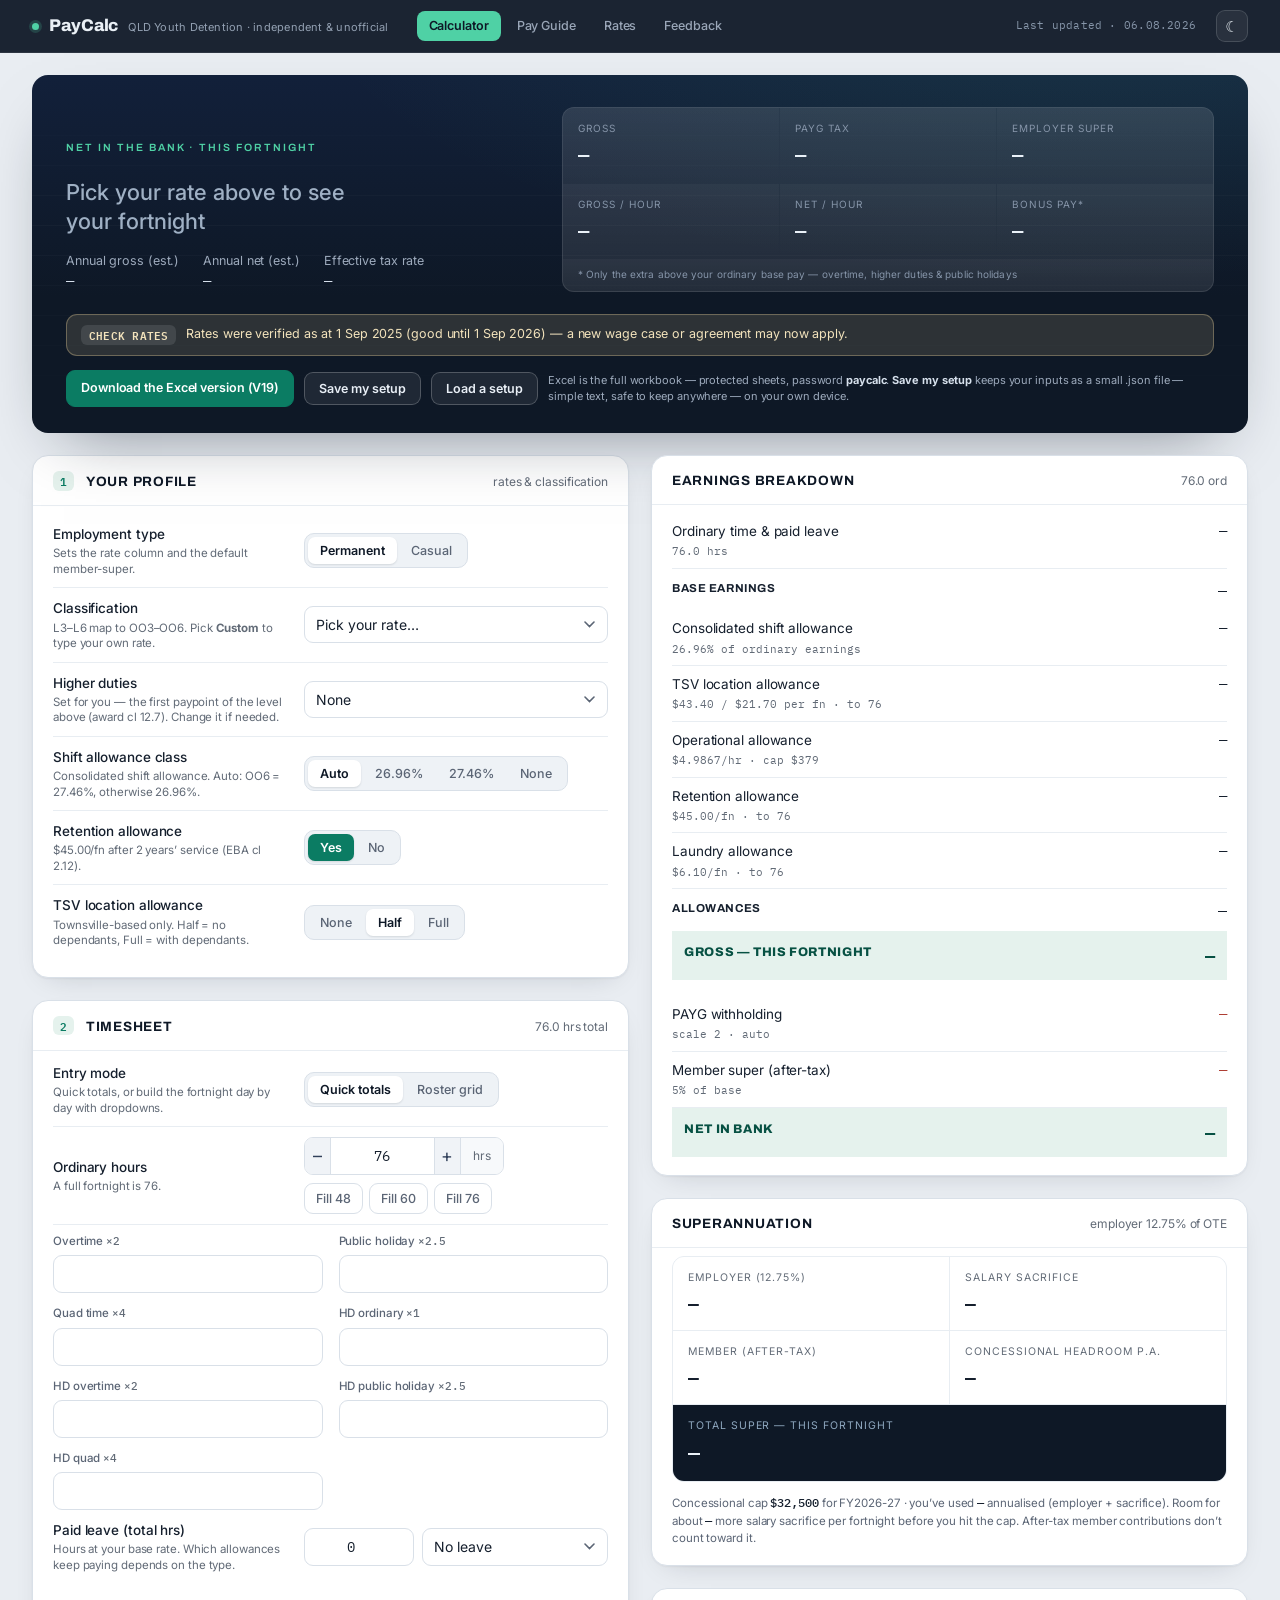
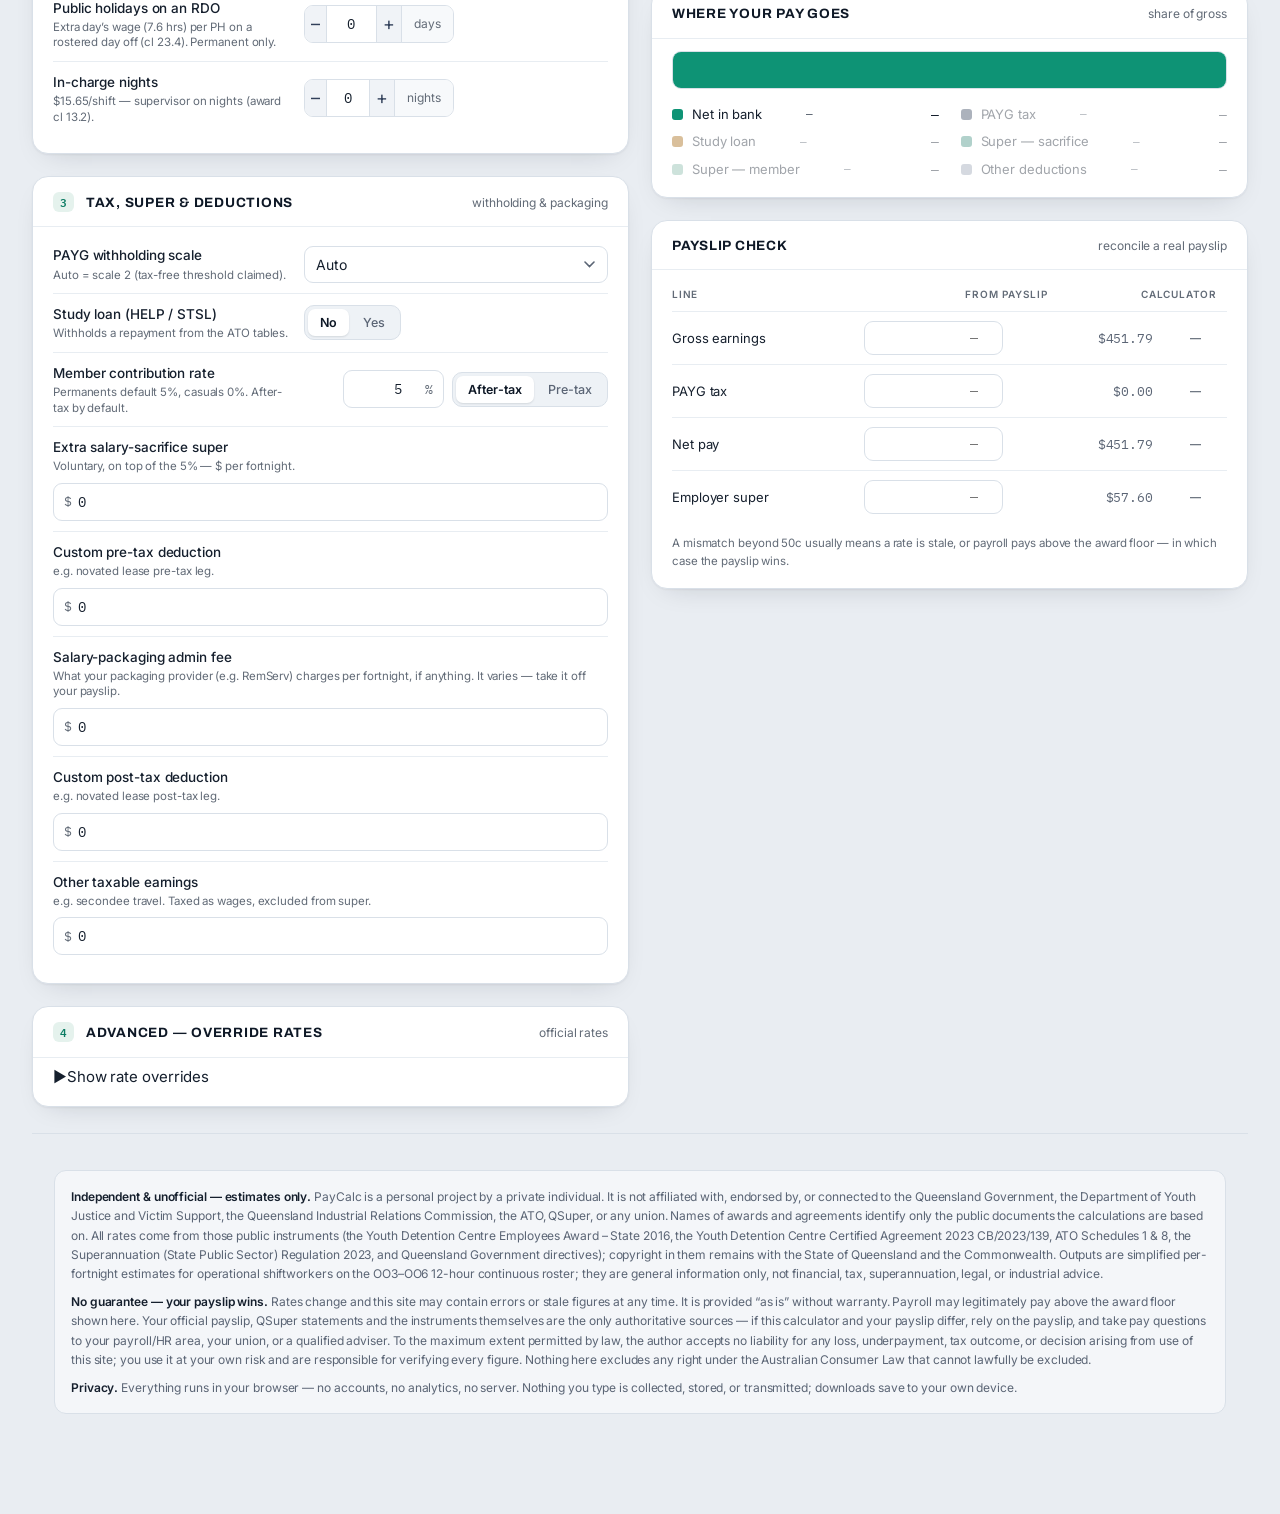
==== index.html @ 19cdf2ed "One-line green strip on phones Phones swap the strip's JS-set sentence for a static short version: "" ====
<!doctype html>
<html lang="en-AU">
<head>
<meta charset="utf-8">
<meta name="viewport" content="width=device-width, initial-scale=1">
<title>PayCalc · QLD Youth Detention pay calculator</title>
<link rel="icon" href="favicon.ico" sizes="32x32">
<link rel="icon" href="assets/favicon.svg" type="image/svg+xml">
<link rel="preconnect" href="https://fonts.googleapis.com">
<link rel="preconnect" href="https://fonts.gstatic.com" crossorigin>
<link href="https://fonts.googleapis.com/css2?family=Archivo:wght@500;600;700;800&family=Inter:wght@400;450;500;600;700&family=IBM+Plex+Mono:wght@400;500;600&display=swap" rel="stylesheet">
<link rel="stylesheet" href="assets/style.css">
<script src="assets/theme.js"></script>
</head>
<body>

<div class="topbar">
  <div class="topbar-in">
    <a class="brand" href="index.html"><span class="dot"></span><b>PayCalc</b><span>QLD Youth Detention · independent &amp; unofficial</span></a>
    <nav class="nav">
      <a href="index.html">Calculator</a><a href="notes.html">Pay Guide</a><a href="rates.html">Rates</a><a href="feedback.html">Feedback</a>
    </nav>
    <span class="nav-date"><span class="nd-lab">Last updated · </span>06.08.2026</span>
  </div>
</div>

<main>
  <section class="hero">
    <div class="hero-grid">
      <div>
        <h1 class="eyebrow">Net in the bank · this fortnight</h1>
        <div class="net-wrap"><div class="net" id="hero-net"></div></div>
        <p class="vh" id="hero-sr" role="status" aria-live="polite"></p>
        <div class="net-sub">
          <div>Annual gross (est.)<b id="hero-yeargross"></b></div>
          <div>Annual net (est.)<b id="hero-year"></b></div>
          <div>Effective tax rate<b id="hero-etr"></b></div>
        </div>
      </div>
      <div class="stat-grid">
        <div class="stat"><div class="k">Gross</div><div class="v" id="s-gross"></div></div>
        <div class="stat"><div class="k">PAYG tax</div><div class="v" id="s-tax"></div></div>
        <div class="stat"><div class="k">Employer super</div><div class="v" id="s-super"></div></div>
        <div class="stat"><div class="k">Gross / hour</div><div class="v" id="s-ghr"></div></div>
        <div class="stat"><div class="k">Net / hour</div><div class="v" id="s-nhr"></div></div>
        <div class="stat"><div class="k">Bonus Pay*</div><div class="v" id="s-extra"></div></div>
        <div class="stat-foot">* Only the extra above your ordinary base pay — overtime, higher duties &amp; public holidays</div>
      </div>
    </div>
    <div class="ribbon ok" id="ribbon"><span class="tag" id="ribbon-tag">Current</span><span id="ribbon-txt"></span><span class="rb-s">Rates <span class="rb-sx">verified · </span>good until 1 Sep 2026</span></div>
    <div class="hero-actions">
      <a class="btn primary" href="PayCalc_V19.xlsx" download>Download<span class="btn-xw"> the</span> Excel<span class="btn-xw"> version (V19)</span></a>
      <button class="btn" id="btn-save" type="button">Save<span class="btn-xw"> my</span> setup</button>
      <button class="btn" id="btn-load" type="button" onclick="document.getElementById('load-file').click()">Load<span class="btn-xw"> a</span> setup</button>
      <input type="file" id="load-file" accept="application/json" style="display:none" aria-label="Load a saved PayCalc setup file">
      <span class="note">Excel is the full workbook — protected sheets, password <b>paycalc</b>. <b>Save my setup</b> keeps your inputs as a small .json file — simple text, safe to keep anywhere — on your own device.</span>
    </div>
  </section>

  <div class="workspace">
    <!-- INPUTS -->
    <div class="col col-inputs">

      <section class="card">
        <div class="card-h"><span class="num">1</span><h2>Your profile</h2><div class="sub">rates &amp; classification</div></div>
        <div class="card-b">
          <div class="row">
            <div class="lab">Employment type<span class="hint">Sets the rate column and the default member-super.</span></div>
            <div class="ctl right"><div class="seg" data-group="empType">
              <button data-v="Permanent">Permanent</button><button data-v="Casual">Casual</button>
            </div></div>
          </div>
          <div class="row">
            <div class="lab">Classification<span class="hint">L3–L6 map to OO3–OO6. Pick <b>Custom</b> to type your own rate.</span></div>
            <div class="ctl"><select id="classCode" data-bind="classCode" aria-label="Classification"></select>
              <span class="rate-chip" id="rate-now"></span>
              <div class="field has-pre" id="customRate-wrap" style="margin-top:8px; display:none">
                <span class="pre">$</span><input class="money" id="customRate" data-bind="customRate" type="number" step="0.0001" min="0" placeholder="hourly rate" aria-label="Custom hourly rate">
              </div>
            </div>
          </div>
          <div class="row">
            <div class="lab">Higher duties<span class="hint">Set for you — the first paypoint of the level above (award cl 12.7). Change it if needed.</span></div>
            <div class="ctl"><select id="hd" data-bind="hd" aria-label="Higher duties classification"></select>
              <span class="rate-chip" id="hdrate-now"></span>
              <div class="field has-pre" id="customHDRate-wrap" style="margin-top:8px; display:none">
                <span class="pre">$</span><input class="money" id="customHDRate" data-bind="customHDRate" type="number" step="0.0001" min="0" placeholder="HD hourly rate" aria-label="Custom higher-duties hourly rate">
              </div>
            </div>
          </div>
          <div class="row">
            <div class="lab">Shift allowance class<span class="hint">Consolidated shift allowance. Auto: OO6 = 27.46%, otherwise 26.96%.</span></div>
            <div class="ctl right"><div class="seg" data-group="shiftClass">
              <button data-v="Auto">Auto</button><button data-v="OO3-OO5 (26.96%)">26.96%</button><button data-v="OO6 (27.46%)">27.46%</button><button data-v="None">None</button>
            </div></div>
          </div>
          <div class="row" id="hdshift-row" style="display:none">
            <div class="lab">Shift class — higher duties<span class="hint">For your HD hours. Auto follows the HD level.</span></div>
            <div class="ctl right"><div class="seg" data-group="shiftClassHD">
              <button data-v="Auto">Auto</button><button data-v="OO3-OO5 (26.96%)">26.96%</button><button data-v="OO6 (27.46%)">27.46%</button><button data-v="None">None</button>
            </div></div>
          </div>
          <div class="row">
            <div class="lab">Retention allowance<span class="hint">$45.00/fn after 2 years’ service (EBA cl 2.12).</span></div>
            <div class="ctl right"><div class="seg" data-group="retention">
              <button data-v="Yes" class="pos">Yes</button><button data-v="No">No</button>
            </div></div>
          </div>
          <div class="row">
            <div class="lab">TSV location allowance<span class="hint">Townsville-based only. Half = no dependants, Full = with dependants.</span></div>
            <div class="ctl right">
              <div class="seg" data-group="tsv">
                <button data-v="None">None</button><button data-v="Half rate">Half</button><button data-v="Full rate">Full</button>
              </div>
              <div class="inline-note info" id="tsv-casual">Not payable to casuals — set to None.</div>
            </div>
          </div>
        </div>
      </section>

      <section class="card">
        <div class="card-h"><span class="num">2</span><h2>Timesheet</h2><div class="sub" id="tsTotals">76.0 hrs total</div></div>
        <div class="card-b">
          <div class="row" style="padding-top:4px">
            <div class="lab">Entry mode<span class="hint">Quick totals, or build the fortnight day by day with dropdowns.</span></div>
            <div class="ctl right"><div class="seg" data-group="tsMode">
              <button data-v="totals">Quick totals</button><button data-v="roster">Roster grid</button>
            </div></div>
          </div>

          <div id="panel-totals">
            <div class="row">
              <div class="lab">Ordinary hours<span class="hint">A full fortnight is 76.</span></div>
              <div class="ctl right"><div style="display:flex; gap:8px; align-items:center; flex-wrap:wrap">
                <div class="stepper" style="max-width:200px">
                  <button type="button" aria-label="Decrease ordinary hours" data-step="ordHours" data-d="-2">–</button>
                  <input class="num" id="ordHours" data-bind="ordHours" type="number" step="0.5" min="0" aria-label="Ordinary hours">
                  <button type="button" aria-label="Increase ordinary hours" data-step="ordHours" data-d="2">+</button>
                  <span class="unit">hrs</span>
                </div>
                <div class="quickfills" id="quickfills" role="group" aria-label="Quick-fill ordinary hours"></div>
              </div></div>
            </div>
            <div class="minigrid">
              <div class="mg"><label for="ot">Overtime <span class="mult">×2</span></label><input class="num" id="ot" data-bind="ot" type="number" step="0.5" min="0"></div>
              <div class="mg"><label for="ph">Public holiday <span class="mult">×2.5</span></label><input class="num" id="ph" data-bind="ph" type="number" step="0.5" min="0"></div>
              <div class="mg"><label for="quad">Quad time <span class="mult">×4</span></label><input class="num" id="quad" data-bind="quad" type="number" step="0.5" min="0"></div>
              <div class="mg"><label for="hdOrd">HD ordinary <span class="mult">×1</span></label><input class="num" id="hdOrd" data-bind="hdOrd" type="number" step="0.5" min="0"></div>
              <div class="mg"><label for="hdOT">HD overtime <span class="mult">×2</span></label><input class="num" id="hdOT" data-bind="hdOT" type="number" step="0.5" min="0"></div>
              <div class="mg"><label for="hdPH">HD public holiday <span class="mult">×2.5</span></label><input class="num" id="hdPH" data-bind="hdPH" type="number" step="0.5" min="0"></div>
              <div class="mg"><label for="hdQuad">HD quad <span class="mult">×4</span></label><input class="num" id="hdQuad" data-bind="hdQuad" type="number" step="0.5" min="0"></div>
            </div>
            <div class="row">
              <div class="lab">Paid leave (total hrs)<span class="hint">Hours at your base rate. Which allowances keep paying depends on the type.</span></div>
              <div class="ctl right">
                <div style="display:grid; grid-template-columns:110px 1fr; gap:8px">
                  <input class="num" id="leaveHrs" data-bind="leaveHrs" type="number" step="0.5" min="0" style="text-align:center" aria-label="Paid leave hours">
                  <select id="leaveType" data-bind="leaveType" aria-label="Paid leave type">
                    <option>No leave</option><option>Sick / carer's</option><option>Annual / recreation</option><option>Long service</option><option>Special</option>
                  </select>
                </div>
              </div>
            </div>
          </div>

          <div id="panel-roster" style="display:none">
            <div id="roster"></div>
            <div class="roster-sum"><span>Base pay from these shifts</span><b id="roster-total">$0.00</b></div>
            <div class="roster-actions">
              <button class="btn ghost" id="roster-clear" type="button">Clear all days</button>
            </div>
            <div class="inline-note info show" style="margin-top:10px">Pick a shift type per day — hours pre-fill and stay editable. Leave days feed the leave rules automatically. The <b>$</b> column is that shift’s <b>base pay only</b>, so it matches an “Ordinary Hrs” line on your payslip; shift allowance, operational, retention and laundry are paid across the whole fortnight and appear in the breakdown instead.</div>
          </div>

          <div class="inline-note warn" id="custom-rate-warn" style="margin-top:10px"><b>Classification</b> is set to <b>Custom</b> in <i>Your profile</i> above but the rate box is empty, so your base pay is coming out as <b>$0.00</b> and the only thing left in the gross is the flat allowances. Type your hourly rate in the box, or pick your classification from the list.</div>

          <div class="inline-note warn" id="hd-none-warn" style="margin-top:10px">You’ve entered <b>higher-duties hours</b> but there’s no higher rate to pay them at — in <i>Your profile</i> above, <b>Higher duties</b> is on <b>None</b>, or on <b>Custom</b> with the rate box left empty. (On an L6 classification it goes to None by itself — there’s no level above to act into.) They’re being paid as ordinary hours at your own rate for now. Pick the level you acted at, or type the rate, to see what they’re really worth.</div>

          <div class="inline-note warn" id="over-fn-warn" style="margin-top:10px">Your ordinary, higher-duties and leave hours add up to <b id="over-fn-hrs">—</b> — more than a full fortnight of 76. If you acted up, those <b>HD hours are usually part of your 76</b>, not on top of them (64 + 12, not 76 + 12). Overtime, public holidays and quad time do sit on top of the 76, so this can be right — worth a check either way.</div>

          <div class="row" style="margin-top:4px">
            <div class="lab">Public holidays on an RDO<span class="hint">Extra day’s wage (7.6 hrs) per PH on a rostered day off (cl 23.4). Permanent only.</span></div>
            <div class="ctl right">
              <div class="stepper" style="max-width:150px">
                <button type="button" aria-label="Decrease public holidays on an RDO" data-step="phRdoDays" data-d="-1">–</button>
                <input class="num" id="phRdoDays" data-bind="phRdoDays" type="number" step="1" min="0" aria-label="Public holidays on an RDO">
                <button type="button" aria-label="Increase public holidays on an RDO" data-step="phRdoDays" data-d="1">+</button>
                <span class="unit">days</span>
              </div>
              <div class="inline-note info" id="phrdo-casual">Casuals aren’t entitled (award cl 23.4).</div>
            </div>
          </div>
          <div class="row">
            <div class="lab">In-charge nights<span class="hint">$15.65/shift — supervisor on nights (award cl 13.2).</span></div>
            <div class="ctl right"><div class="stepper" style="max-width:150px">
              <button type="button" aria-label="Decrease in-charge nights" data-step="inchargeNights" data-d="-1">–</button>
              <input class="num" id="inchargeNights" data-bind="inchargeNights" type="number" step="1" min="0" aria-label="In-charge nights">
              <button type="button" aria-label="Increase in-charge nights" data-step="inchargeNights" data-d="1">+</button>
              <span class="unit">nights</span>
            </div></div>
          </div>
        </div>
      </section>

      <section class="card">
        <div class="card-h"><span class="num">3</span><h2>Tax, super &amp; deductions</h2><div class="sub">withholding &amp; packaging</div></div>
        <div class="card-b">
          <div class="row">
            <div class="lab">PAYG withholding scale<span class="hint">Auto = scale 2 (tax-free threshold claimed).</span></div>
            <div class="ctl"><select id="scale" data-bind="scale" aria-label="PAYG withholding scale">
              <option>Auto</option><option>1 - No tax-free threshold</option><option>2 - Tax-free threshold claimed</option>
              <option>3 - Foreign resident</option><option>5 - Full Medicare levy exemption</option><option>6 - Half Medicare levy exemption</option>
            </select></div>
          </div>
          <div class="row">
            <div class="lab">Study loan (HELP / STSL)<span class="hint">Withholds a repayment from the ATO tables.</span></div>
            <div class="ctl right"><div class="seg" data-group="studyLoan">
              <button data-v="No">No</button><button data-v="Yes">Yes</button>
            </div></div>
          </div>
          <div class="row">
            <div class="lab">Member contribution rate<span class="hint">Permanents default 5%, casuals 0%. After-tax by default.</span></div>
            <div class="ctl right">
              <div style="display:flex; gap:8px; align-items:center; flex-wrap:wrap; justify-content:flex-end">
                <div class="field" style="max-width:110px">
                  <input class="num" id="memberPct" data-bind="memberPct" type="number" step="0.5" min="0" max="100" style="text-align:right; padding-right:26px" aria-label="Member contribution percentage">
                  <span class="pre" style="left:auto; right:11px">%</span>
                </div>
                <div class="seg" data-group="salSac">
                  <button data-v="No — after-tax">After-tax</button><button data-v="Yes — pre-tax">Pre-tax</button>
                </div>
              </div>
              <div class="ctl-note" id="mem-prev"></div>
            </div>
          </div>
          <div class="row stack">
            <div class="lab">Extra salary-sacrifice super<span class="hint">Voluntary, on top of the 5% — $ per fortnight.</span></div>
            <div class="ctl"><div class="field has-pre"><span class="pre">$</span><input class="money" id="extraSalSac" data-bind="extraSalSac" type="number" step="1" min="0" aria-label="Extra salary-sacrifice super, dollars per fortnight"></div></div>
          </div>
          <div class="row stack">
            <div class="lab">Custom pre-tax deduction<span class="hint">e.g. novated lease pre-tax leg.</span></div>
            <div class="ctl"><div class="field has-pre"><span class="pre">$</span><input class="money" id="customPreTax" data-bind="customPreTax" type="number" step="1" min="0" aria-label="Other pre-tax deduction, dollars per fortnight"></div></div>
          </div>
          <div class="row stack">
            <div class="lab">Salary-packaging admin fee<span class="hint">What your packaging provider (e.g. RemServ) charges per fortnight, if anything. It varies — take it off your payslip.</span></div>
            <div class="ctl"><div class="field has-pre"><span class="pre">$</span><input class="money" id="adminFee" data-bind="adminFee" type="number" step="0.05" min="0" aria-label="Fund administration fee, dollars per fortnight"></div></div>
          </div>
          <div class="row stack">
            <div class="lab">Custom post-tax deduction<span class="hint">e.g. novated lease post-tax leg.</span></div>
            <div class="ctl"><div class="field has-pre"><span class="pre">$</span><input class="money" id="customPostTax" data-bind="customPostTax" type="number" step="1" min="0" aria-label="Other post-tax deduction, dollars per fortnight"></div></div>
          </div>
          <div class="row stack">
            <div class="lab">Other taxable earnings<span class="hint">e.g. secondee travel. Taxed as wages, excluded from super.</span></div>
            <div class="ctl"><div class="field has-pre"><span class="pre">$</span><input class="money" id="otherTaxable" data-bind="otherTaxable" type="number" step="1" min="0" aria-label="Other taxable earnings, dollars per fortnight"></div></div>
          </div>
        </div>
      </section>

      <section class="card">
        <div class="card-h"><span class="num">4</span><h2>Advanced — override rates</h2><div class="sub" id="adv-status">official rates</div></div>
        <div class="card-b">
          <details class="disc" style="border-top:0">
            <summary><span class="chev">▶</span>Show rate overrides</summary>
            <div class="disc-b">
              <div class="inline-note warn show" style="display:block">Overrides replace the published award/EBA figures with your own — the status ribbon up top turns amber while any override is active. Leave a field blank to use the official rate. Each field stands alone: raising <b>Operational allowance</b> doesn’t move <b>Operational cap</b>, so change both if the rise applies to both.</div>
              <div class="row stack" style="margin-top:10px">
                <div class="lab">Whole pay scale adjustment<span class="hint">e.g. 3.5 lifts every classification by 3.5% — how wage cases and agreement rises apply. Rounds the way payroll does: the fortnightly salary goes to the nearest whole dollar before it’s divided by 76. 0 or blank = official scale.</span></div>
                <div class="ctl"><div class="field" style="max-width:160px">
                  <input class="num" id="scalePct" type="number" step="0.1" min="0" placeholder="0" style="text-align:right; padding-right:26px" aria-label="Whole pay scale adjustment, per cent">
                  <span class="pre" style="left:auto; right:11px">%</span>
                </div></div>
              </div>
              <div class="minigrid" id="ovr-grid" style="margin-top:6px"></div>
              <div class="roster-actions">
                <button class="btn ghost" id="ovr-reset" type="button">Reset all to official rates</button>
              </div>
            </div>
          </details>
        </div>
      </section>
    </div>

    <!-- RESULTS -->
    <div class="col col-results">

      <section class="card">
        <div class="card-h"><h2>Earnings breakdown</h2><div class="sub" id="brk-hrs"></div></div>
        <div class="card-b">
          <table class="brk">
            <tr><td class="nm">Ordinary time &amp; paid leave<div class="fx" id="fx-ord"></div></td><td class="amt" id="a-ord"></td></tr>
            <tr data-line="ot"><td class="nm">Overtime<div class="fx" id="fx-ot"></div></td><td class="amt" id="a-ot"></td></tr>
            <tr data-line="ph"><td class="nm">Public holiday worked<div class="fx" id="fx-ph"></div></td><td class="amt" id="a-ph"></td></tr>
            <tr data-line="quad"><td class="nm">Quad time<div class="fx" id="fx-quad"></div></td><td class="amt" id="a-quad"></td></tr>
            <tr data-line="hd"><td class="nm">Higher duties<div class="fx" id="fx-hd"></div></td><td class="amt" id="a-hd"></td></tr>
            <tr data-line="phrdo"><td class="nm">Public holiday on an RDO<div class="fx" id="fx-phrdo"></div></td><td class="amt" id="a-phrdo"></td></tr>
            <tr class="sub"><td class="nm">Base earnings</td><td class="amt" id="a-base"></td></tr>
            <tr><td class="nm">Consolidated shift allowance<div class="fx" id="fx-csa"></div></td><td class="amt" id="a-csa"></td></tr>
            <tr data-line="tsv"><td class="nm">TSV location allowance<div class="fx" id="fx-tsv"></div></td><td class="amt" id="a-tsv"></td></tr>
            <tr><td class="nm">Operational allowance<div class="fx" id="fx-oper"></div></td><td class="amt" id="a-oper"></td></tr>
            <tr data-line="ret"><td class="nm">Retention allowance<div class="fx" id="fx-ret"></div></td><td class="amt" id="a-ret"></td></tr>
            <tr><td class="nm">Laundry allowance<div class="fx" id="fx-laun"></div></td><td class="amt" id="a-laun"></td></tr>
            <tr data-line="incharge"><td class="nm">In-charge allowance<div class="fx" id="fx-inch"></div></td><td class="amt" id="a-inch"></td></tr>
            <tr data-line="other"><td class="nm">Other taxable earnings<div class="fx">taxable · not super</div></td><td class="amt" id="a-other"></td></tr>
            <tr class="sub"><td class="nm">Allowances</td><td class="amt" id="a-allow"></td></tr>
            <tr class="grand"><td class="nm">Gross — this fortnight</td><td class="amt" id="a-gross"></td></tr>
            <tr style="height:6px"><td colspan="2" style="border:0"></td></tr>
            <tr><td class="nm">PAYG withholding<div class="fx" id="fx-scale"></div></td><td class="amt minus" id="a-payg"></td></tr>
            <tr data-line="stsl2"><td class="nm">Study-loan repayment<div class="fx">Schedule 8</div></td><td class="amt minus" id="a-stsl"></td></tr>
            <tr data-line="salsac2"><td class="nm">Salary sacrifice (pre-tax)<div class="fx">super packaging</div></td><td class="amt minus" id="a-salsac"></td></tr>
            <tr><td class="nm">Member super (after-tax)<div class="fx" id="fx-mem"></div></td><td class="amt minus" id="a-mem"></td></tr>
            <tr data-line="otherded"><td class="nm">Other deductions &amp; fees<div class="fx">custom + admin</div></td><td class="amt minus" id="a-otherded"></td></tr>
            <tr class="grand"><td class="nm">Net in bank</td><td class="amt" id="a-net"></td></tr>
          </table>
        </div>
      </section>

      <section class="card">
        <div class="card-h"><h2>Superannuation</h2><div class="sub" id="super-rate">employer 12.75% of OTE</div></div>
        <div class="card-b">
          <div class="supergrid">
            <div class="sg"><div class="k" id="su-emp-k">Employer (12.75%)</div><div class="v" id="su-emp"></div></div>
            <div class="sg"><div class="k">Salary sacrifice</div><div class="v" id="su-sac"></div></div>
            <div class="sg"><div class="k">Member (after-tax)</div><div class="v" id="su-mem"></div></div>
            <div class="sg"><div class="k">Concessional headroom p.a.</div><div class="v" id="su-head"></div></div>
            <div class="sg hl"><div class="k">Total super — this fortnight</div><div class="v" id="su-total"></div></div>
          </div>
          <div class="cap-note">Concessional cap <b id="su-cap"></b> for FY2026-27 · you’ve used <b id="su-used"></b> annualised (employer + sacrifice). Room for about <b id="su-max"></b> more salary sacrifice per fortnight before you hit the cap. After-tax member contributions don’t count toward it.</div>
        </div>
      </section>

      <section class="card">
        <div class="card-h"><h2>Where your pay goes</h2><div class="sub">share of gross</div></div>
        <div class="card-b">
          <div class="paybar" id="paybar">
            <span id="bar-net" style="background:#0E9375"></span><span id="bar-tax" style="background:#31405A"></span>
            <span id="bar-stsl" style="background:#A16207"></span><span id="bar-salsac" style="background:#3E8E7E"></span>
            <span id="bar-mem" style="background:#83B7A8"></span><span id="bar-other" style="background:#98A2B3"></span>
          </div>
          <div class="legend">
            <div class="leg" data-k="net"><span class="sw" style="background:#0E9375"></span><span>Net in bank</span><span class="lg-p" id="p-net"></span><span class="lg-v" id="v-net"></span></div>
            <div class="leg" data-k="tax"><span class="sw" style="background:#31405A"></span><span>PAYG tax</span><span class="lg-p" id="p-tax"></span><span class="lg-v" id="v-tax"></span></div>
            <div class="leg" data-k="stsl"><span class="sw" style="background:#A16207"></span><span>Study loan</span><span class="lg-p" id="p-stsl"></span><span class="lg-v" id="v-stsl"></span></div>
            <div class="leg" data-k="salsac"><span class="sw" style="background:#3E8E7E"></span><span>Super — sacrifice</span><span class="lg-p" id="p-salsac"></span><span class="lg-v" id="v-salsac"></span></div>
            <div class="leg" data-k="mem"><span class="sw" style="background:#83B7A8"></span><span>Super — member</span><span class="lg-p" id="p-mem"></span><span class="lg-v" id="v-mem"></span></div>
            <div class="leg" data-k="other"><span class="sw" style="background:#98A2B3"></span><span>Other deductions</span><span class="lg-p" id="p-other"></span><span class="lg-v" id="v-other"></span></div>
          </div>
        </div>
      </section>

      <section class="card">
        <div class="card-h"><h2>Payslip check</h2><div class="sub">reconcile a real payslip</div></div>
        <div class="card-b">
          <div class="psrow"><span class="hd-lab">Line</span><span class="hd-lab" style="text-align:right">From payslip</span><span class="hd-lab" style="text-align:right">Calculator</span><span></span></div>
          <div class="psrow"><span class="pl">Gross earnings</span><input class="money" id="ps-gross" type="number" step="0.01" placeholder="—" aria-label="Gross earnings from your payslip"><span class="calc" id="pc-gross"></span><span class="flag blank" id="pf-gross">—</span></div>
          <div class="psrow"><span class="pl">PAYG tax</span><input class="money" id="ps-tax" type="number" step="0.01" placeholder="—" aria-label="PAYG tax from your payslip"><span class="calc" id="pc-tax"></span><span class="flag blank" id="pf-tax">—</span></div>
          <div class="psrow"><span class="pl">Net pay</span><input class="money" id="ps-net" type="number" step="0.01" placeholder="—" aria-label="Net pay from your payslip"><span class="calc" id="pc-net"></span><span class="flag blank" id="pf-net">—</span></div>
          <div class="psrow"><span class="pl">Employer super</span><input class="money" id="ps-emp" type="number" step="0.01" placeholder="—" aria-label="Employer super from your payslip"><span class="calc" id="pc-emp"></span><span class="flag blank" id="pf-emp">—</span></div>
          <p style="font-size:11.5px; color:var(--muted-2); margin:12px 0 0; line-height:1.5">A mismatch beyond 50c usually means a rate is stale, or payroll pays above the award floor — in which case the payslip wins.</p>
        </div>
      </section>

    </div>
  </div>

  <footer class="pg" id="site-footer"></footer>
</main>

<script src="assets/app.js"></script>
</body>
</html>
---- assets/style.css ----
/* PayCalc — shared stylesheet */
:root{
  --ink:#0E1826; --ink-2:#14213A; --ink-3:#1E2D4B;
  --paper:#E9EDF2; --card:#FFFFFF; --line:#D9E0E8; --line-2:#E8EDF2;
  --text:#151F2D; --muted:#5B6575; --muted-2:#626B77;
  --green:#0B7C63; --green-2:#0E9375; --green-ink:#075143; --green-tint:#E5F2ED; --mint:#4FD1A5;
  --amber:#A16207; --amber-tint:#FBF0D6; --amber-line:#EAD199;
  --red:#AE3E34; --red-tint:#F8E7E4;
  --slate:#31405A; --violet:#5B5FA6; --violet-tint:#EBECF7;
  --radius:16px; --radius-sm:10px;
  --shadow:0 1px 2px rgba(14,24,38,.05),0 10px 28px -16px rgba(14,24,38,.22);
  --shadow-lg:0 28px 64px -32px rgba(14,24,38,.5);
}
*{box-sizing:border-box}
/* Visible to screen readers only — never display:none, which would hide it from them too. */
.vh{position:absolute;width:1px;height:1px;margin:-1px;padding:0;overflow:hidden;clip:rect(0 0 0 0);clip-path:inset(50%);white-space:nowrap;border:0}
html{-webkit-text-size-adjust:100%}
body{margin:0;background:var(--paper);color:var(--text);font-family:Inter,system-ui,-apple-system,"Segoe UI",sans-serif;font-size:15px;line-height:1.5;letter-spacing:-.006em;-webkit-font-smoothing:antialiased}
h1,h2,h3{font-family:Archivo,sans-serif;margin:0;letter-spacing:-.01em}
a{color:var(--green)}
button{font-family:inherit}
.mono{font-family:"IBM Plex Mono",ui-monospace,Menlo,monospace;font-feature-settings:"tnum" 1;letter-spacing:-.01em}

/* topbar */
.topbar{position:sticky;top:0;z-index:50;background:rgba(14,24,38,.94);backdrop-filter:blur(10px);color:#EAF0F6;border-bottom:1px solid rgba(255,255,255,.08)}
.topbar-in{max-width:1260px;margin:0 auto;padding:10px 22px;display:flex;align-items:center;gap:20px}
.brand{display:flex;align-items:baseline;gap:10px;text-decoration:none;color:inherit}
.brand b{font-family:Archivo;font-weight:800;font-size:17px}
.brand span{font-size:11px;color:#93A0B2;white-space:nowrap;overflow:hidden;text-overflow:ellipsis;letter-spacing:.02em}
.brand .dot{width:7px;height:7px;border-radius:50%;background:var(--mint);box-shadow:0 0 0 3px rgba(79,209,165,.18);align-self:center}
.nav{display:flex;gap:4px;margin-left:8px}
.nav a{color:#9AA6B8;text-decoration:none;font-size:12.5px;font-weight:500;padding:6px 12px;border-radius:8px;transition:.12s;white-space:nowrap}
.nav a:hover{color:#EAF0F6;background:rgba(255,255,255,.06)}
.nav a.on{color:#0E1826;background:var(--mint);font-weight:600}
/* Hand-maintained — bump this date in all four pages' topbars when publishing.
   It sits OUTSIDE .nav on purpose: as a nav child it read as a fifth menu item
   and crowded the links. `margin-left:auto` parks it at the right-hand end
   beside the theme toggle, so it reads as page metadata. The toggle carries
   its own margin-left:auto for the no-date case; cancel it here or the two
   auto margins split the free space and the date floats mid-bar. */
.nav-date{font-family:"IBM Plex Mono";font-size:10.5px;font-weight:400;color:#8695A9;letter-spacing:.02em;white-space:nowrap;margin-left:auto}
.nav-date~.themebtn{margin-left:0}
@media(max-width:820px){
  .topbar-in{flex-wrap:wrap;row-gap:2px}
  .nav{order:2;flex-basis:100%;margin-left:0;flex-wrap:wrap}
  .themebtn{order:1}
  /* Phones: the nav drops to its own full-width row, so the date rides up
     beside the brand instead of taking a third row of its own. The auto
     margin goes back on the toggle so it stays pinned right. */
  .nav-date{order:1;margin-left:0}
  .nav-date~.themebtn{margin-left:auto}
}
@media(max-width:380px){
  .nav a{padding:6px 7px;font-size:12px}
  /* Below ~380px the label and the brand can't share a row — keep the date,
     drop the words. Same idea for the green strip: "verified · " goes,
     the good-until date stays. */
  .nav-date .nd-lab{display:none}
  .rb-sx{display:none}
}

main{max-width:1260px;margin:0 auto;padding:22px 22px 80px}

/* hero */
.hero{background:radial-gradient(120% 150% at 88% -25%,rgba(79,209,165,.12),transparent 55%),linear-gradient(180deg,#12203A 0%,var(--ink) 62%);border-radius:var(--radius);padding:32px 34px 26px;color:#E9EFF6;box-shadow:var(--shadow-lg);position:relative;overflow:hidden}
.hero::after{content:"";position:absolute;inset:0;pointer-events:none;background-image:linear-gradient(rgba(255,255,255,.028) 1px,transparent 1px);background-size:100% 30px;mask-image:linear-gradient(180deg,transparent,#000 40%,transparent)}
.hero-grid{display:grid;grid-template-columns:minmax(280px,1fr) 1.4fr;gap:30px;align-items:end;position:relative;z-index:1}
.eyebrow{font-size:10.5px;text-transform:uppercase;letter-spacing:.19em;color:var(--mint);font-weight:600}
.net-wrap{margin-top:10px}
.net{font-family:"IBM Plex Mono";font-weight:500;line-height:.95;letter-spacing:-.02em;font-size:clamp(48px,7.8vw,76px);color:#F4F8FB}
.net .cur{color:#7E8DA1;font-size:.5em;vertical-align:.28em;margin-right:.06em;font-weight:400}
.net .cents{color:#9FB0C4;font-size:.5em;font-weight:400}
/* Shown in place of the net figure until a classification is picked. Sized well
   below .net so it reads as a prompt rather than a number that failed to load. */
.net .pick-rate{font-family:Inter;font-size:clamp(17px,2.2vw,22px);font-weight:500;color:#9FB0C4;letter-spacing:0;line-height:1.35;display:inline-block;max-width:22ch}
.net-sub{margin-top:14px;display:flex;gap:24px;flex-wrap:wrap}
.net-sub div{font-size:12.5px;color:#9DAABC}
.net-sub b{font-family:"IBM Plex Mono";font-weight:500;color:#D6E0EC;font-size:13.5px;display:block;margin-top:1px}
.stat-grid{display:grid;grid-template-columns:repeat(3,1fr);gap:1px;background:rgba(255,255,255,.09);border:1px solid rgba(255,255,255,.10);border-radius:12px;overflow:hidden}
.stat{background:linear-gradient(180deg,rgba(255,255,255,.035),rgba(255,255,255,0));padding:13px 15px}
.stat .k{font-size:10px;text-transform:uppercase;letter-spacing:.1em;color:#8695A9}
.stat .v{font-family:"IBM Plex Mono";font-size:19px;font-weight:500;color:#EAF1F8;margin-top:5px;letter-spacing:-.01em}
.stat .v small{font-size:12px;color:#93A2B5;font-weight:400}
.stat-foot{grid-column:1/-1;background:linear-gradient(180deg,rgba(255,255,255,.035),rgba(255,255,255,0));padding:9px 15px;font-size:10px;line-height:1.35;color:#8695A9;letter-spacing:.01em}
.ribbon{display:flex;align-items:center;gap:10px;margin-top:22px;padding:10px 14px;border-radius:11px;font-size:12.5px;position:relative;z-index:1}
/* The green "all current" state is deliberately slimmer and quieter than the
   ribbon's amber warn states (owner's call, 6 Aug 2026) — when everything is
   fine it should murmur, not shout. The warn states (custom rates active /
   rates stale from 1 Sep 2026) keep the full-size treatment: they're a
   wrong-money guard. */
.ribbon.ok{background:rgba(79,209,165,.10);border:1px solid rgba(79,209,165,.22);color:#B7DFD1;padding:5px 12px;font-size:11px;margin-top:16px;border-radius:9px}
.ribbon.ok .tag{font-size:9.5px;padding:1px 6px}
/* .rb-s is the phone-short version of the green strip's text, static in the
   HTML. ⚠ Hand-maintained pair: its dates duplicate the ribbon literal in
   app.js — when rates are re-verified, update both. Scoped to .ribbon.ok so
   the amber warn states always show their full JS-set text. */
.ribbon .rb-s{display:none}
.ribbon.warn{background:rgba(234,209,153,.14);border:1px solid rgba(234,209,153,.34);color:#F3E3BC}
.ribbon .tag{font-family:"IBM Plex Mono";font-size:11px;font-weight:600;letter-spacing:.02em;padding:2px 8px;border-radius:6px;background:rgba(255,255,255,.10);text-transform:uppercase}
/* Download / save / load, moved from their own card into the bottom of the hero.
   The hero is dark in both themes, so these buttons carry their own light-on-dark
   look rather than the card .btn one. */
.hero-actions{display:flex;align-items:center;gap:10px;flex-wrap:wrap;margin-top:14px;position:relative;z-index:1}
.hero-actions .btn{background:rgba(255,255,255,.07);border-color:rgba(255,255,255,.22);color:#E9EFF6}
.hero-actions .btn:hover{border-color:rgba(255,255,255,.42);box-shadow:none}
.hero-actions .btn.primary{background:var(--green);border-color:var(--green);color:#fff}
.hero-actions .btn.primary:hover{background:var(--green-2)}
.hero-actions .note{font-size:11px;line-height:1.5;color:#9DAABC;flex:1;min-width:230px}
.hero-actions .note b{color:#D6E0EC}

/* layout */
.workspace{display:grid;grid-template-columns:1fr 1fr;gap:22px;margin-top:22px}
@media(max-width:1020px){.hero-grid{grid-template-columns:1fr;gap:22px}.workspace{grid-template-columns:1fr}}
.col{display:flex;flex-direction:column;gap:22px}
.col-results{position:sticky;top:66px;align-self:start}
@media(max-width:1020px){.col-results{position:static}}

/* cards */
.card{background:var(--card);border:1px solid var(--line);border-radius:var(--radius);box-shadow:var(--shadow);overflow:hidden}
.card-h{padding:15px 20px 13px;border-bottom:1px solid var(--line-2);display:flex;align-items:baseline;gap:12px}
.card-h h2{font-size:13.5px;font-weight:700;text-transform:uppercase;letter-spacing:.055em;color:var(--ink)}
.card-h .num{font-family:"IBM Plex Mono";font-size:10.5px;font-weight:600;color:var(--green);background:var(--green-tint);border-radius:6px;padding:2px 7px}
.card-h .sub{font-size:12px;color:var(--muted-2);margin-left:auto;text-align:right}
.card-b{padding:8px 20px 18px}

/* rows & controls */
.row{display:grid;grid-template-columns:minmax(150px,1.05fr) 1.35fr;gap:14px;align-items:center;padding:10px 0;border-bottom:1px solid var(--line-2)}
.row:last-child{border-bottom:0}
.row.stack{grid-template-columns:1fr;gap:8px}
.lab{font-size:13.5px;font-weight:500}
.lab .hint{display:block;font-size:11.5px;color:var(--muted-2);font-weight:400;margin-top:2px;line-height:1.35}
.ctl{min-width:0}
.ctl.right{justify-self:end;width:100%}
/* live "what that setting costs you" figure printed under a control */
.ctl-note{font-family:"IBM Plex Mono";font-feature-settings:"tnum" 1;font-size:11.5px;
  color:var(--muted-2);margin-top:5px;line-height:1.35}
.ctl-note:empty{display:none}
.seg{display:inline-flex;background:#EEF2F6;border:1px solid var(--line);border-radius:10px;padding:3px;gap:2px;max-width:100%;flex-wrap:wrap}
.seg button{border:0;background:transparent;color:var(--muted);font-size:12.5px;font-weight:500;padding:6px 12px;border-radius:7px;cursor:pointer;white-space:nowrap;transition:.12s}
.seg button:hover{color:var(--text)}
.seg button[aria-pressed="true"]{background:var(--card);color:var(--ink);box-shadow:0 1px 2px rgba(14,24,38,.12);font-weight:600}
.seg button.pos[aria-pressed="true"]{background:var(--green);color:#fff}
select,input[type=text],input[type=number]{width:100%;font-family:inherit;font-size:14px;color:var(--text);background:var(--card);border:1px solid var(--line);border-radius:9px;padding:9px 11px;transition:.12s}
select{appearance:none;background-image:url("data:image/svg+xml,%3Csvg width='11' height='7' viewBox='0 0 11 7' fill='none' xmlns='http://www.w3.org/2000/svg'%3E%3Cpath d='M1 1l4.5 4.5L10 1' stroke='%235B6575' stroke-width='1.6' stroke-linecap='round'/%3E%3C/svg%3E");background-repeat:no-repeat;background-position:right 12px center;padding-right:30px;cursor:pointer}
input.money,input.num{font-family:"IBM Plex Mono";font-feature-settings:"tnum" 1}
select:focus,input:focus{outline:none;border-color:var(--green);box-shadow:0 0 0 3px rgba(11,124,99,.14)}
.field{position:relative;display:flex;align-items:center}
.field .pre{position:absolute;left:11px;font-family:"IBM Plex Mono";color:var(--muted-2);font-size:13px;pointer-events:none}
.field.has-pre input{padding-left:24px}
/* an override field that has a value typed into it — set by markOvr() in app.js.
   Uses the theme's own amber tokens so the value stays readable in dark mode; the
   :focus line keeps the green focus border from being swallowed by the amber one. */
input.num.ovr-on{background:var(--amber-tint);border-color:var(--amber-line)}
input.num.ovr-on:focus{border-color:var(--green)}
.stepper{display:flex;align-items:stretch;border:1px solid var(--line);border-radius:9px;overflow:hidden;background:var(--card)}
.stepper button{border:0;background:#F0F3F7;color:var(--slate);width:38px;font-size:18px;cursor:pointer;line-height:1}
.stepper button:hover{background:#E6EBF1}
.stepper input{border:0;border-left:1px solid var(--line);border-right:1px solid var(--line);border-radius:0;text-align:center;width:100%;box-shadow:none;padding-left:6px;padding-right:6px;appearance:textfield;-moz-appearance:textfield}
/* the – / + buttons already step the value, so the browser's own spinner is
   redundant in here — and in a narrow stepper it sat on top of the number */
.stepper input::-webkit-outer-spin-button,
.stepper input::-webkit-inner-spin-button{-webkit-appearance:none;margin:0}
.stepper .unit{display:flex;align-items:center;padding:0 12px;font-size:12px;color:var(--muted-2);background:#F7F9FB;border-left:1px solid var(--line)}
.inline-note{font-size:11.5px;margin-top:6px;padding:6px 10px;border-radius:8px;display:none}
.inline-note.show{display:block}
.inline-note.warn{background:var(--amber-tint);color:#7A5309;border:1px solid var(--amber-line)}
.inline-note.info{background:var(--green-tint);color:var(--green-ink);border:1px solid #C7E4DA}
.minigrid{display:grid;grid-template-columns:1fr 1fr;gap:12px 16px;padding-top:8px}
.mg{display:flex;flex-direction:column;gap:5px}
.mg label{font-size:11.5px;font-weight:500;color:var(--muted)}
.mg .mult{color:var(--muted-2);font-family:"IBM Plex Mono";font-size:10.5px}
.rate-chip:empty{display:none}
.rate-chip{font-family:"IBM Plex Mono";font-size:11.5px;color:var(--green-ink);background:var(--green-tint);border:1px solid #C7E4DA;border-radius:7px;padding:3px 9px;margin-top:6px;display:inline-block}

/* roster grid */
.weektag{font-size:10.5px;font-weight:700;text-transform:uppercase;letter-spacing:.09em;color:var(--muted-2);margin:14px 0 2px}
.ts-row{display:grid;grid-template-columns:84px 1fr 74px 86px;gap:10px;align-items:center;padding:6px 0;border-bottom:1px solid var(--line-2)}
.ts-row:last-child{border-bottom:0}
.ts-row .day{font-size:12.5px;font-weight:600;color:var(--slate);white-space:nowrap}
.ts-row input{text-align:center;padding:7px 8px;min-width:0}
/* without min-width:0 a grid 1fr column can't shrink below the select's longest
   option ("HD pub holiday ×2.5"), which pushed the row off-screen on phones */
.ts-row select{padding:7px 26px 7px 9px;font-size:13px;min-width:0}
.ts-row.t-off select{color:var(--muted-2)}
.ts-row.t-leave{background:linear-gradient(90deg,var(--amber-tint),transparent 60%)}
.ts-row.t-ph{background:linear-gradient(90deg,var(--violet-tint),transparent 60%)}
.ts-row .pay{text-align:right;font-family:"IBM Plex Mono";font-feature-settings:"tnum" 1;font-size:12.5px;font-weight:500;color:var(--slate);white-space:nowrap}
.ts-row .pay.zero{color:var(--muted-2);font-weight:400}
.roster-sum{display:flex;justify-content:space-between;align-items:baseline;gap:10px;margin-top:11px;padding-top:11px;border-top:1px solid var(--line);font-size:12.5px;color:var(--muted)}
.roster-sum b{font-family:"IBM Plex Mono";font-feature-settings:"tnum" 1;font-size:14.5px;font-weight:600;color:var(--text)}
.roster-actions{display:flex;gap:8px;margin-top:14px;flex-wrap:wrap}
.btn{border:1px solid var(--line);background:var(--card);color:var(--ink);font-size:12.5px;font-weight:600;padding:8px 14px;border-radius:9px;cursor:pointer;transition:.12s;text-decoration:none;display:inline-block}
.btn:hover{border-color:#B9C3CE;box-shadow:0 1px 3px rgba(14,24,38,.08)}
.btn.primary{background:var(--green);border-color:var(--green);color:#fff}
.btn.primary:hover{background:var(--green-2)}
.btn.ghost{background:transparent}
/* quick-fill chips beside Ordinary hours — one per common fortnight */
.quickfills{display:inline-flex;gap:6px;flex-wrap:wrap}
.quickfills .qf{padding:7px 11px;font-weight:500;color:var(--muted)}
.quickfills .qf:hover{color:var(--text)}

/* results */
.brk{width:100%;border-collapse:collapse}
.brk td{padding:8px 0;border-bottom:1px solid var(--line-2);vertical-align:top}
.brk tr:last-child td{border-bottom:0}
.brk .nm{font-size:13.5px}
.brk .fx{font-size:11px;color:var(--muted-2);margin-top:2px;font-family:"IBM Plex Mono";letter-spacing:0}
.brk .amt{text-align:right;font-family:"IBM Plex Mono";font-size:14px;white-space:nowrap;padding-left:14px;font-weight:500}
.brk tr.sub td{border-top:1px solid var(--line);border-bottom:0;padding-top:11px}
.brk tr.sub .nm{font-weight:700;text-transform:uppercase;font-size:11.5px;letter-spacing:.05em;font-family:Archivo}
.brk tr.sub .amt{font-weight:600;font-size:15px}
.brk tr.grand td{background:var(--green-tint);border:0}
.brk tr.grand .nm{font-family:Archivo;font-weight:800;text-transform:uppercase;letter-spacing:.05em;font-size:12.5px;color:var(--green-ink);padding:12px 10px 12px 12px}
.brk tr.grand .amt{color:var(--green-ink);font-weight:600;font-size:17px;padding:12px 12px}
.brk tr.grand{box-shadow:inset 3px 0 0 var(--green)}
.brk .amt.zero{color:var(--muted-2);font-weight:400}
.brk .amt.minus{color:var(--red)}
.supergrid{display:grid;grid-template-columns:1fr 1fr;gap:1px;background:var(--line-2);border:1px solid var(--line-2);border-radius:12px;overflow:hidden}
.sg{background:var(--card);padding:13px 15px}
.sg .k{font-size:10.5px;text-transform:uppercase;letter-spacing:.09em;color:var(--muted-2)}
.sg .v{font-family:"IBM Plex Mono";font-size:18px;font-weight:500;margin-top:4px}
.sg.hl{background:var(--ink);grid-column:1/-1}
.sg.hl .k{color:#8FA8C0}
.sg.hl .v{color:#EAF1F8;font-size:20px}
.cap-note{font-size:11.5px;color:var(--muted);margin-top:12px;line-height:1.5}
.cap-note b{font-family:"IBM Plex Mono";color:var(--text);font-weight:500}
.paybar{display:flex;height:38px;border-radius:9px;overflow:hidden;border:1px solid var(--line);background:#F1F4F7;margin-top:4px}
.paybar span{display:block;transition:width .35s cubic-bezier(.4,0,.2,1);min-width:0}
.legend{display:grid;grid-template-columns:1fr 1fr;gap:8px 22px;margin-top:16px}
.leg{display:flex;align-items:center;gap:9px;font-size:13px}
.leg .sw{width:11px;height:11px;border-radius:3px;flex:none}
.leg .lg-v{margin-left:auto;font-family:"IBM Plex Mono";font-size:12.5px;font-weight:500}
.leg .lg-p{font-family:"IBM Plex Mono";font-size:11px;color:var(--muted-2);width:42px;text-align:right}
.leg.off{opacity:.4}
.psrow{display:grid;grid-template-columns:1.3fr 1fr 1fr auto;gap:10px;align-items:center;padding:9px 0;border-bottom:1px solid var(--line-2)}
.psrow:last-of-type{border-bottom:0}
.psrow .pl{font-size:13px}
.psrow .calc{font-family:"IBM Plex Mono";font-size:13px;color:var(--muted);text-align:right}
.psrow input{text-align:right;font-family:"IBM Plex Mono";padding:7px 9px}
.psrow .flag{font-size:11px;font-weight:600;width:64px;text-align:center;padding:3px 6px;border-radius:6px}
.flag.match{background:var(--green-tint);color:var(--green-ink)}
.flag.miss{background:var(--red-tint);color:var(--red)}
.flag.blank{color:var(--muted-2)}
.psrow .hd-lab{font-size:10px;text-transform:uppercase;letter-spacing:.08em;color:var(--muted-2);font-weight:600}

/* content pages */
.page-head{margin:6px 0 20px}
.page-head h1{font-size:clamp(24px,3.4vw,32px);font-weight:800;color:var(--ink)}
.page-head p{margin:8px 0 0;color:var(--muted);font-size:14px;max-width:70ch}
.doc{display:grid;grid-template-columns:1fr 1fr;gap:22px}
@media(max-width:1020px){.doc{grid-template-columns:1fr}}
.doc .full{grid-column:1/-1}
.note-item{padding:11px 0;border-bottom:1px solid var(--line-2)}
.note-item:last-child{border-bottom:0}
.note-item h4{font-family:Inter;font-size:13.5px;font-weight:600;margin:0 0 3px}
.note-item p{margin:0;font-size:12.5px;color:var(--muted);line-height:1.55}
/* Fine print inside a Pay Guide note. The guide is meant to read as a simple
   explainer, but a few caveats are worth keeping — so they collapse instead of
   being deleted. Closed by default; the summary says what's inside. */
.finer{margin-top:8px}
.finer>summary{font-size:11.5px;font-weight:500;color:var(--muted-2);cursor:pointer;list-style:none;display:inline-flex;align-items:center;gap:6px;padding:2px 0}
.finer>summary::-webkit-details-marker{display:none}
.finer>summary::before{content:"\25B8";font-size:10px;line-height:1;transition:transform .15s}
.finer[open]>summary::before{transform:rotate(90deg)}
.finer>summary:hover{color:var(--text)}
.finer>summary:focus-visible{outline:2px solid var(--green);outline-offset:3px;border-radius:4px}
.finer p{margin:6px 0 2px;font-size:12px;padding-left:11px;border-left:2px solid var(--line)}
@media(prefers-reduced-motion:reduce){.finer>summary::before{transition:none}}
/* .disc supplies its own ▶ chevron in the markup, so the browser's native
   disclosure triangle has to go or you get two markers side by side (▼▶).
   Same treatment .finer gets above; the difference is that .finer draws its
   arrow from CSS and .disc draws it from a <span class="chev">. */
.disc>summary{list-style:none}
.disc>summary::-webkit-details-marker{display:none}
.disc .chev{display:inline-block;transition:transform .15s}
.disc[open] .chev{transform:rotate(90deg)}
@media(prefers-reduced-motion:reduce){.disc .chev{transition:none}}
.clause{font-family:"IBM Plex Mono";font-size:11px;color:#0A6F59;background:var(--green-tint);padding:1px 7px;border-radius:5px;margin-left:6px;white-space:nowrap}
/* A link inside a chip keeps the chip's colour — the generic green link on the
   chip's tint is 4.48:1, the exact pair the 27 Jul audit darkened the chip
   text to avoid. The underline still marks it as a link. */
.clause a{color:inherit}
/* amber variant: a figure we worked out rather than read off a source */
.clause.open{color:#8A5A06;background:var(--amber-tint)}
.change{display:grid;grid-template-columns:auto 1fr;gap:12px;padding:11px 0;border-bottom:1px solid var(--line-2)}
.change:last-child{border-bottom:0}
.change .when{font-family:"IBM Plex Mono";font-size:11px;color:var(--amber);background:var(--amber-tint);border:1px solid var(--amber-line);padding:3px 8px;border-radius:6px;height:fit-content;white-space:nowrap;font-weight:500}
.change h4{font-size:13px;font-weight:600;margin:0 0 2px}
.change p{margin:0;font-size:12px;color:var(--muted);line-height:1.5}
table.data{width:100%;border-collapse:collapse;font-size:13px}
table.data th{font-size:10.5px;text-transform:uppercase;letter-spacing:.07em;color:var(--muted-2);text-align:left;padding:8px 10px;border-bottom:1px solid var(--line)}
table.data td{padding:7px 10px;border-bottom:1px solid var(--line-2);font-family:"IBM Plex Mono";font-size:12.5px}
table.data td:first-child{font-family:Inter;font-weight:600;font-size:12.5px}
table.data tr:last-child td{border-bottom:0}
table.data td.l,table.data th.l{text-align:left;font-family:Inter}
table.data td.r,table.data th.r{text-align:right}

/* footer */
footer.pg{max-width:1260px;margin:26px auto 0;padding:20px 22px;color:var(--muted);font-size:12px;line-height:1.6;border-top:1px solid var(--line)}
footer.pg b{color:var(--text);font-weight:600}
.disclaimer{background:#F4F6F9;border:1px solid var(--line);border-radius:12px;padding:14px 16px;margin-top:16px;font-size:12px;color:var(--muted)}
.disclaimer p{margin:9px 0;line-height:1.6}
.disclaimer p:first-child{margin-top:2px}
.disclaimer p:last-child{margin-bottom:2px}
.disclaimer b{color:var(--text)}

/* feedback page */
.fb-wrap{max-width:760px;margin-left:auto;margin-right:auto}
.card.fb-wrap+.card.fb-wrap{margin-top:22px}
.fb-tiles{display:grid;grid-template-columns:repeat(3,1fr);gap:12px;margin:4px 0 20px}
.fb-tile{background:var(--card);border:1px solid var(--line);border-radius:var(--radius-sm);padding:15px 16px}
.fb-tile .ic{font-size:20px;line-height:1}
.fb-tile h4{font-family:Inter;font-size:13.5px;font-weight:600;margin:9px 0 4px}
.fb-tile p{margin:0;font-size:12px;color:var(--muted);line-height:1.5}
.fb-cta{display:flex;align-items:center;gap:16px;flex-wrap:wrap;margin-top:4px}
.fb-cta .btn{font-size:14px;padding:11px 20px}
.fb-cta .sub{font-size:12px;color:var(--muted-2)}
.fb-note{font-size:12.5px;color:var(--muted);line-height:1.5;margin:2px 0 16px}
.btn.soon{background:transparent;border-color:var(--line);color:var(--muted-2);cursor:default}
@media(max-width:640px){.fb-tiles{grid-template-columns:1fr}}

@media(prefers-reduced-motion:reduce){*{transition:none!important}}
@media(max-width:560px){
  main{padding:14px 13px 60px}.hero{padding:24px 20px}
  /* Slimmer hero on phones (owner's call, 6 Aug 2026): the workbook caption
     goes, and the three action buttons share one row with their long words
     hidden (.btn-xw). The green ribbon came BACK to phones once it got its
     slim desktop treatment (also 6 Aug) — tightened a little further here. */
  .ribbon.ok{padding:5px 10px;font-size:10.5px;gap:8px;margin-top:14px}
  .ribbon.ok #ribbon-txt{display:none}
  .ribbon.ok .rb-s{display:inline;white-space:nowrap}
  .hero-actions{display:grid;grid-template-columns:auto 1fr 1fr;margin-top:16px}
  .hero-actions .btn{padding:9px 6px;font-size:12px;line-height:1.3;text-align:center;white-space:nowrap}
  .hero-actions .btn-xw,.hero-actions .note{display:none}
  /* One line for the pick-your-rate prompt: drop the 22ch wrap cap and scale
     the text with the viewport instead. nowrap + .hero's overflow:hidden means
     a too-long line clips inside the card rather than scrolling the page. */
  .net .pick-rate{max-width:none;white-space:nowrap;font-size:clamp(12.5px,4.1vw,16px)}
  .card-b{overflow-x:auto}
  .topbar-in{padding:10px 14px}.brand span{display:none}.nav a{padding:6px 9px}
  .stat-grid{grid-template-columns:1fr 1fr}
  .row{grid-template-columns:1fr;gap:7px}.ctl.right{justify-self:stretch}
  .minigrid{grid-template-columns:1fr}
  /* the "WEEK 1" heading already says which week it is, so drop "· W1" per row */
  .ts-row{grid-template-columns:34px 1fr 54px 68px;gap:8px}
  .ts-row .day .wk{display:none}
  .ts-row .pay{font-size:11.5px}
  .ts-row input{padding:7px 4px;font-size:12.5px}
  .ts-row select{padding:7px 20px 7px 7px;font-size:12.5px}
  .psrow{grid-template-columns:1fr 1fr;gap:8px}
  .legend{grid-template-columns:1fr}
  /* The Rates page tables run wider than a phone card — the Q table at 460px
     against a ~362px card, so its last column was simply invisible. Dropping to
     11px brings both it and the pay-scale table inside the card. .card-b above
     still scrolls if a table outgrows even this. */
  /* Tighter cell padding is what actually buys the width back — about 25px per
     table. Don't add a `table.data{font-size:…}` rule here expecting it to shrink
     the text: `table.data td` and `table.data th` each carry their own font-size
     and outrank it, so such a rule reads as if it works and does nothing. */
  table.data th,table.data td{padding:5px 6px}
  /* Even at 11px the Q table's fifth column pushes it past the card, and a
     column you can't see is worse than one that isn't there. The paragraph
     under the table spells out the same composition in words, so nothing is
     lost by dropping it on a phone. */
  table.data .made-up{display:none}
}
@media print{
  .topbar,.col-inputs,.ribbon,.hero-actions,footer.pg .noprint{display:none!important}
  body{background:#fff}
  main{padding:0}
  .hero{box-shadow:none;border-radius:0}
  .workspace{grid-template-columns:1fr}
  .col-results{position:static}
  .card{box-shadow:none;border-color:#ccc}
}

/* ── theme toggle button (top bar is dark in both themes) ── */
.themebtn{margin-left:auto;flex:none;width:32px;height:32px;border-radius:9px;border:1px solid rgba(255,255,255,.14);background:rgba(255,255,255,.06);color:#EAF0F6;font-size:15px;line-height:1;cursor:pointer;display:inline-flex;align-items:center;justify-content:center;transition:.12s}
.themebtn:hover{background:rgba(255,255,255,.12);border-color:rgba(255,255,255,.26)}

/* ── dark theme: only redefines colours; layout is unchanged ── */
:root[data-theme="dark"]{
  --paper:#0A111E; --card:#141E30; --line:#293650; --line-2:#1F2B40;
  --text:#E6EDF5; --muted:#9BA8BA; --muted-2:#808C9F; --slate:#AEB9CC;
  --green:#12A183; --green-2:#16B896; --green-ink:#7FE7CB; --green-tint:#0E2A24;
  --amber:#E0A82E; --amber-tint:#2A2412; --amber-line:#4A3F1E;
  --red:#EF7A6E; --red-tint:#2E1B1A;
  --violet:#8A8FE0; --violet-tint:#20213A;
  --shadow:0 1px 2px rgba(0,0,0,.4),0 12px 30px -18px rgba(0,0,0,.7);
  --shadow-lg:0 30px 66px -32px rgba(0,0,0,.85);
}
/* places that used the dark "ink" colour as text need a light colour instead */
:root[data-theme="dark"] .card-h h2,
:root[data-theme="dark"] .page-head h1,
:root[data-theme="dark"] .btn,
:root[data-theme="dark"] .seg button[aria-pressed="true"]{color:var(--text)}
/* hard-coded light component backgrounds → dark equivalents */
:root[data-theme="dark"] .seg{background:#0E1728;border-color:var(--line)}
:root[data-theme="dark"] .stepper button{background:#1C2740;color:var(--text)}
:root[data-theme="dark"] .stepper button:hover{background:#243150}
:root[data-theme="dark"] .stepper .unit{background:#111B2C}
:root[data-theme="dark"] .paybar{background:#111B2C}
:root[data-theme="dark"] .disclaimer{background:#111B2C}
:root[data-theme="dark"] .btn:hover{border-color:#3A4863}
/* The hero is dark in BOTH themes, so its buttons keep their own light-on-dark
   look here too — without these, the generic dark .btn rules outrank the
   .hero-actions/.quickfills ones (lower specificity) and the hover becomes
   imperceptible / the chips render at full text brightness. */
:root[data-theme="dark"] .hero-actions .btn:hover{border-color:rgba(255,255,255,.42)}
:root[data-theme="dark"] .quickfills .qf{color:var(--muted)}
:root[data-theme="dark"] .quickfills .qf:hover{color:var(--text)}
:root[data-theme="dark"] .inline-note.warn{color:#E8CE93}
:root[data-theme="dark"] .inline-note.info{border-color:#1E4A40}
:root[data-theme="dark"] .rate-chip{border-color:#1E4A40}
:root[data-theme="dark"] .clause{color:var(--green)}
:root[data-theme="dark"] .clause.open{color:var(--amber)}
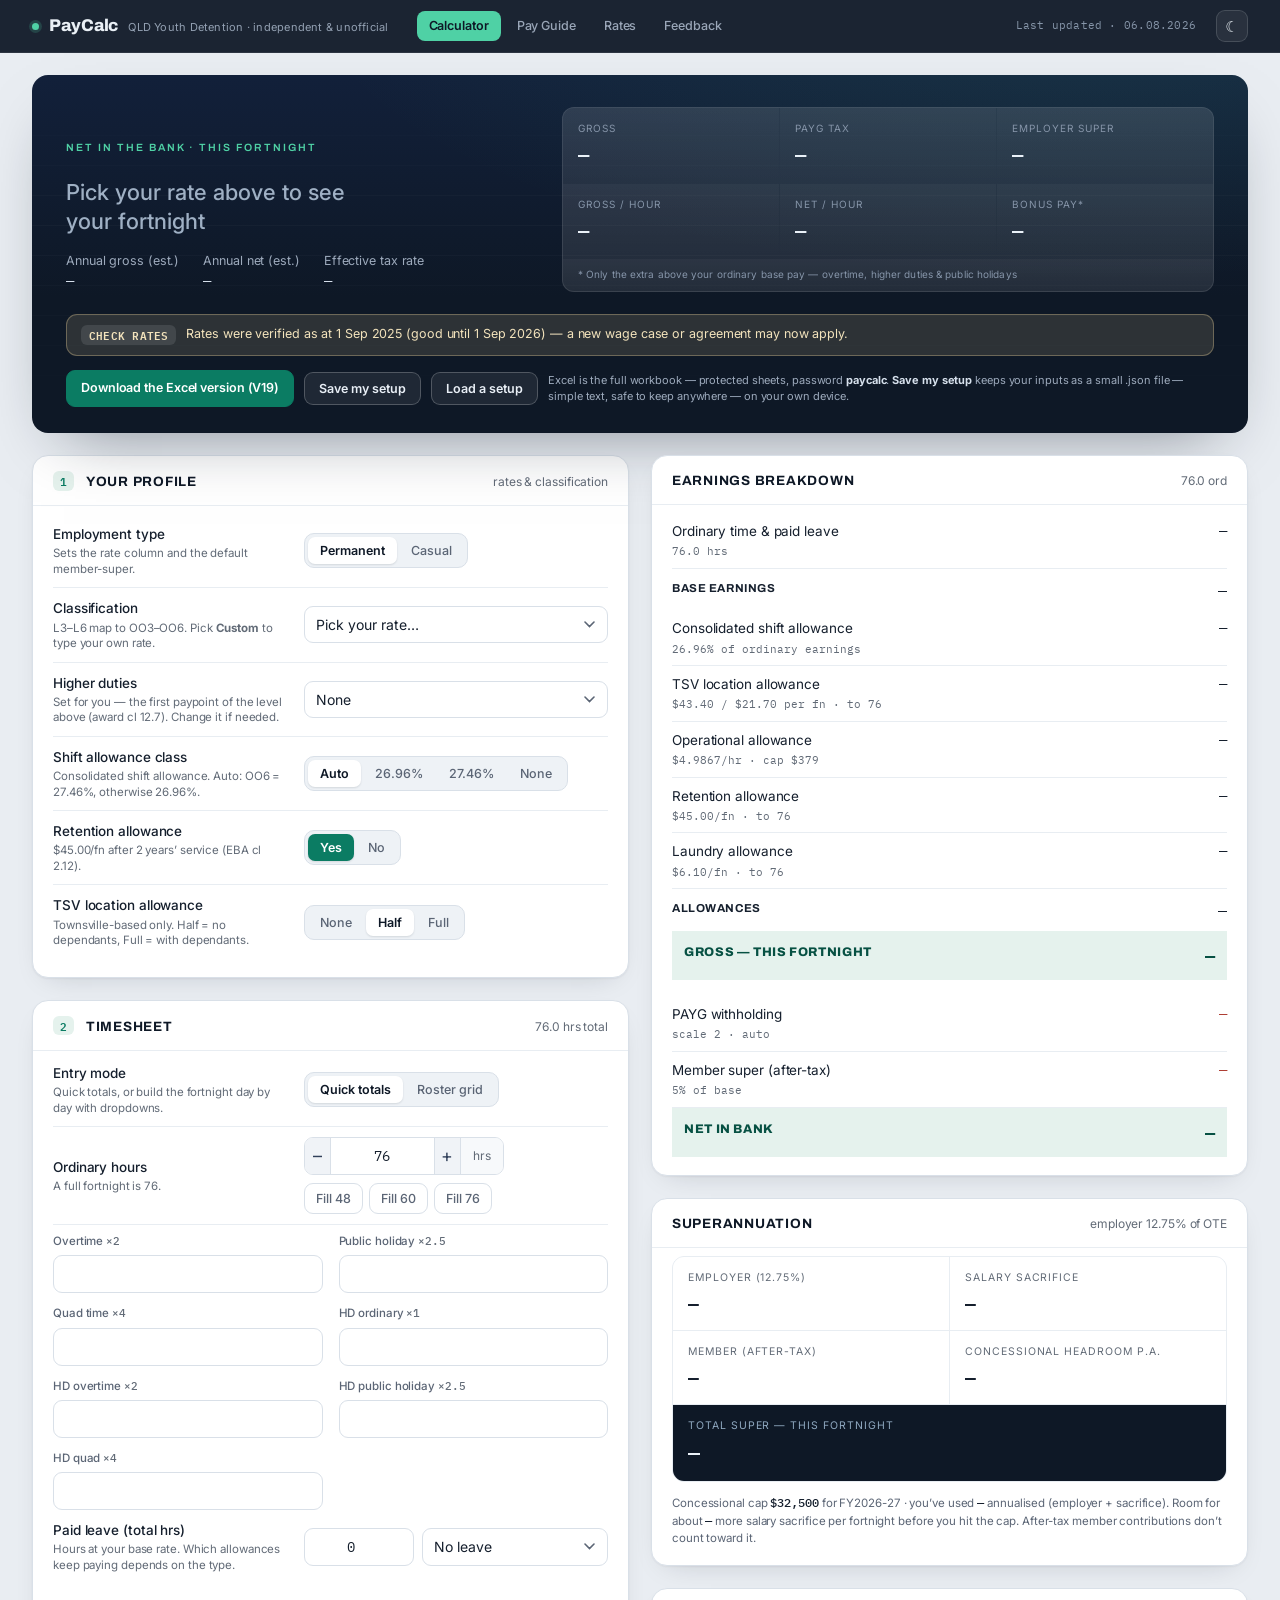
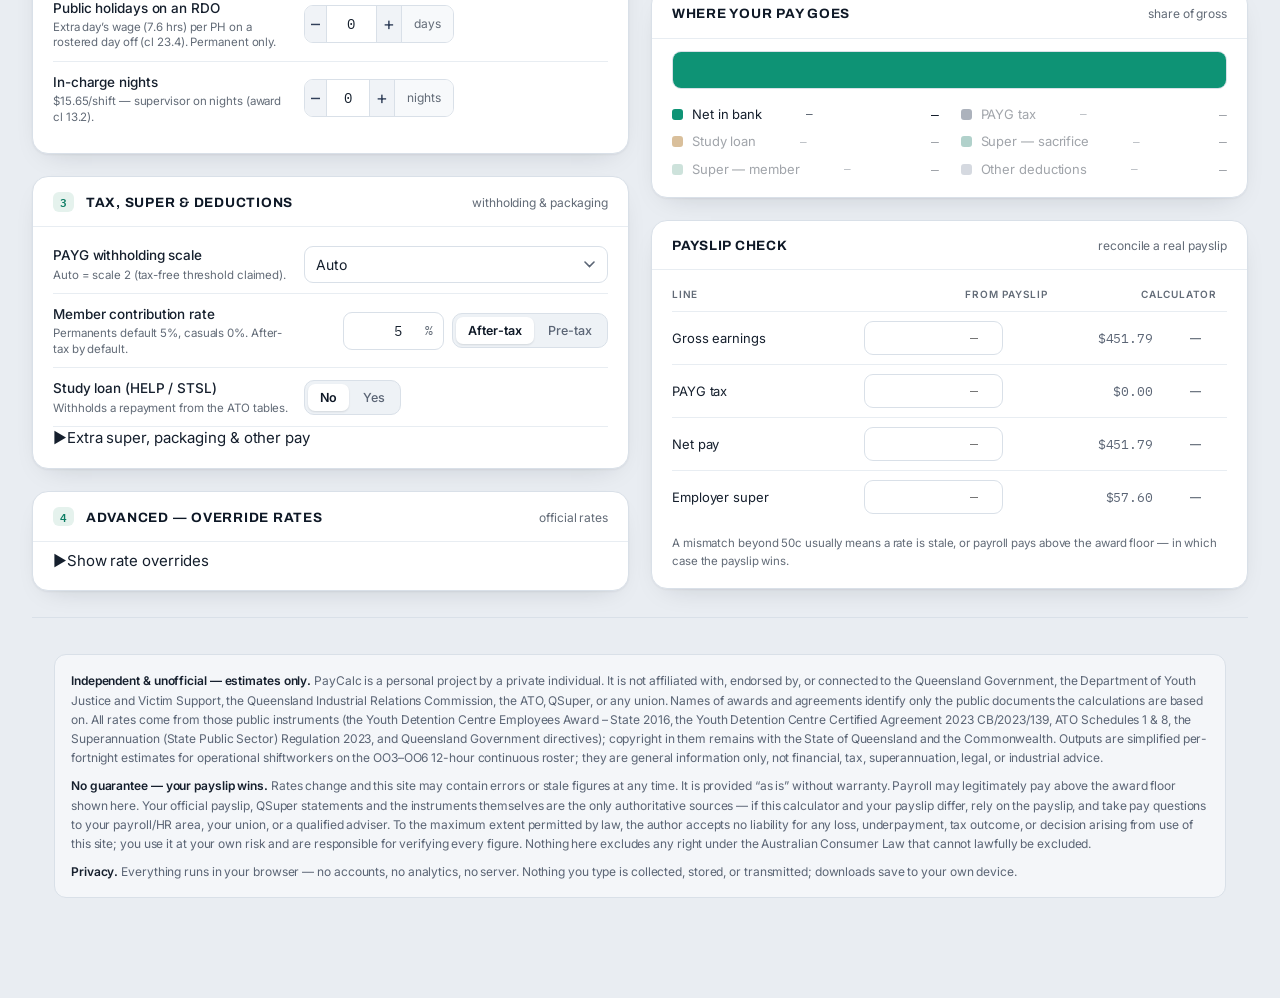
==== commit 0f4d9de9: "Tax card: member rate above study loan, extras behind a disclosure; mobile puts the Advanced card la" ====
--- a/index.html
+++ b/index.html
@@ -213,12 +213,6 @@
             </select></div>
           </div>
           <div class="row">
-            <div class="lab">Study loan (HELP / STSL)<span class="hint">Withholds a repayment from the ATO tables.</span></div>
-            <div class="ctl right"><div class="seg" data-group="studyLoan">
-              <button data-v="No">No</button><button data-v="Yes">Yes</button>
-            </div></div>
-          </div>
-          <div class="row">
             <div class="lab">Member contribution rate<span class="hint">Permanents default 5%, casuals 0%. After-tax by default.</span></div>
             <div class="ctl right">
               <div style="display:flex; gap:8px; align-items:center; flex-wrap:wrap; justify-content:flex-end">
@@ -233,30 +227,41 @@
               <div class="ctl-note" id="mem-prev"></div>
             </div>
           </div>
-          <div class="row stack">
-            <div class="lab">Extra salary-sacrifice super<span class="hint">Voluntary, on top of the 5% — $ per fortnight.</span></div>
-            <div class="ctl"><div class="field has-pre"><span class="pre">$</span><input class="money" id="extraSalSac" data-bind="extraSalSac" type="number" step="1" min="0" aria-label="Extra salary-sacrifice super, dollars per fortnight"></div></div>
-          </div>
-          <div class="row stack">
-            <div class="lab">Custom pre-tax deduction<span class="hint">e.g. novated lease pre-tax leg.</span></div>
-            <div class="ctl"><div class="field has-pre"><span class="pre">$</span><input class="money" id="customPreTax" data-bind="customPreTax" type="number" step="1" min="0" aria-label="Other pre-tax deduction, dollars per fortnight"></div></div>
-          </div>
-          <div class="row stack">
-            <div class="lab">Salary-packaging admin fee<span class="hint">What your packaging provider (e.g. RemServ) charges per fortnight, if anything. It varies — take it off your payslip.</span></div>
-            <div class="ctl"><div class="field has-pre"><span class="pre">$</span><input class="money" id="adminFee" data-bind="adminFee" type="number" step="0.05" min="0" aria-label="Fund administration fee, dollars per fortnight"></div></div>
-          </div>
-          <div class="row stack">
-            <div class="lab">Custom post-tax deduction<span class="hint">e.g. novated lease post-tax leg.</span></div>
-            <div class="ctl"><div class="field has-pre"><span class="pre">$</span><input class="money" id="customPostTax" data-bind="customPostTax" type="number" step="1" min="0" aria-label="Other post-tax deduction, dollars per fortnight"></div></div>
-          </div>
-          <div class="row stack">
-            <div class="lab">Other taxable earnings<span class="hint">e.g. secondee travel. Taxed as wages, excluded from super.</span></div>
-            <div class="ctl"><div class="field has-pre"><span class="pre">$</span><input class="money" id="otherTaxable" data-bind="otherTaxable" type="number" step="1" min="0" aria-label="Other taxable earnings, dollars per fortnight"></div></div>
-          </div>
-        </div>
-      </section>
-
-      <section class="card">
+          <div class="row">
+            <div class="lab">Study loan (HELP / STSL)<span class="hint">Withholds a repayment from the ATO tables.</span></div>
+            <div class="ctl right"><div class="seg" data-group="studyLoan">
+              <button data-v="No">No</button><button data-v="Yes">Yes</button>
+            </div></div>
+          </div>
+          <details class="disc" id="extra-ded">
+            <summary><span class="chev">▶</span>Extra super, packaging &amp; other pay</summary>
+            <div class="disc-b">
+              <div class="row stack">
+                <div class="lab">Extra salary-sacrifice super<span class="hint">Voluntary, on top of the 5% — $ per fortnight.</span></div>
+                <div class="ctl"><div class="field has-pre"><span class="pre">$</span><input class="money" id="extraSalSac" data-bind="extraSalSac" type="number" step="1" min="0" aria-label="Extra salary-sacrifice super, dollars per fortnight"></div></div>
+              </div>
+              <div class="row stack">
+                <div class="lab">Custom pre-tax deduction<span class="hint">e.g. novated lease pre-tax leg.</span></div>
+                <div class="ctl"><div class="field has-pre"><span class="pre">$</span><input class="money" id="customPreTax" data-bind="customPreTax" type="number" step="1" min="0" aria-label="Other pre-tax deduction, dollars per fortnight"></div></div>
+              </div>
+              <div class="row stack">
+                <div class="lab">Salary-packaging admin fee<span class="hint">What your packaging provider (e.g. RemServ) charges per fortnight, if anything. It varies — take it off your payslip.</span></div>
+                <div class="ctl"><div class="field has-pre"><span class="pre">$</span><input class="money" id="adminFee" data-bind="adminFee" type="number" step="0.05" min="0" aria-label="Fund administration fee, dollars per fortnight"></div></div>
+              </div>
+              <div class="row stack">
+                <div class="lab">Custom post-tax deduction<span class="hint">e.g. novated lease post-tax leg.</span></div>
+                <div class="ctl"><div class="field has-pre"><span class="pre">$</span><input class="money" id="customPostTax" data-bind="customPostTax" type="number" step="1" min="0" aria-label="Other post-tax deduction, dollars per fortnight"></div></div>
+              </div>
+              <div class="row stack">
+                <div class="lab">Other taxable earnings<span class="hint">e.g. secondee travel. Taxed as wages, excluded from super.</span></div>
+                <div class="ctl"><div class="field has-pre"><span class="pre">$</span><input class="money" id="otherTaxable" data-bind="otherTaxable" type="number" step="1" min="0" aria-label="Other taxable earnings, dollars per fortnight"></div></div>
+              </div>
+            </div>
+          </details>
+        </div>
+      </section>
+
+      <section class="card card-adv">
         <div class="card-h"><span class="num">4</span><h2>Advanced — override rates</h2><div class="sub" id="adv-status">official rates</div></div>
         <div class="card-b">
           <details class="disc" style="border-top:0">
--- a/assets/style.css
+++ b/assets/style.css
@@ -110,7 +110,16 @@
 
 /* layout */
 .workspace{display:grid;grid-template-columns:1fr 1fr;gap:22px;margin-top:22px}
-@media(max-width:1020px){.hero-grid{grid-template-columns:1fr;gap:22px}.workspace{grid-template-columns:1fr}}
+@media(max-width:1020px){
+  .hero-grid{grid-template-columns:1fr;gap:22px}
+  .workspace{grid-template-columns:1fr}
+  /* One-column mode: flatten the two columns so every card is a direct grid
+     item, then send the Advanced overrides card (.card-adv) to the very
+     bottom — under Payslip check — where it belongs on a phone. Desktop
+     keeps it at the foot of the inputs column. */
+  .workspace .col{display:contents}
+  .card-adv{order:9}
+}
 .col{display:flex;flex-direction:column;gap:22px}
 .col-results{position:sticky;top:66px;align-self:start}
 @media(max-width:1020px){.col-results{position:static}}
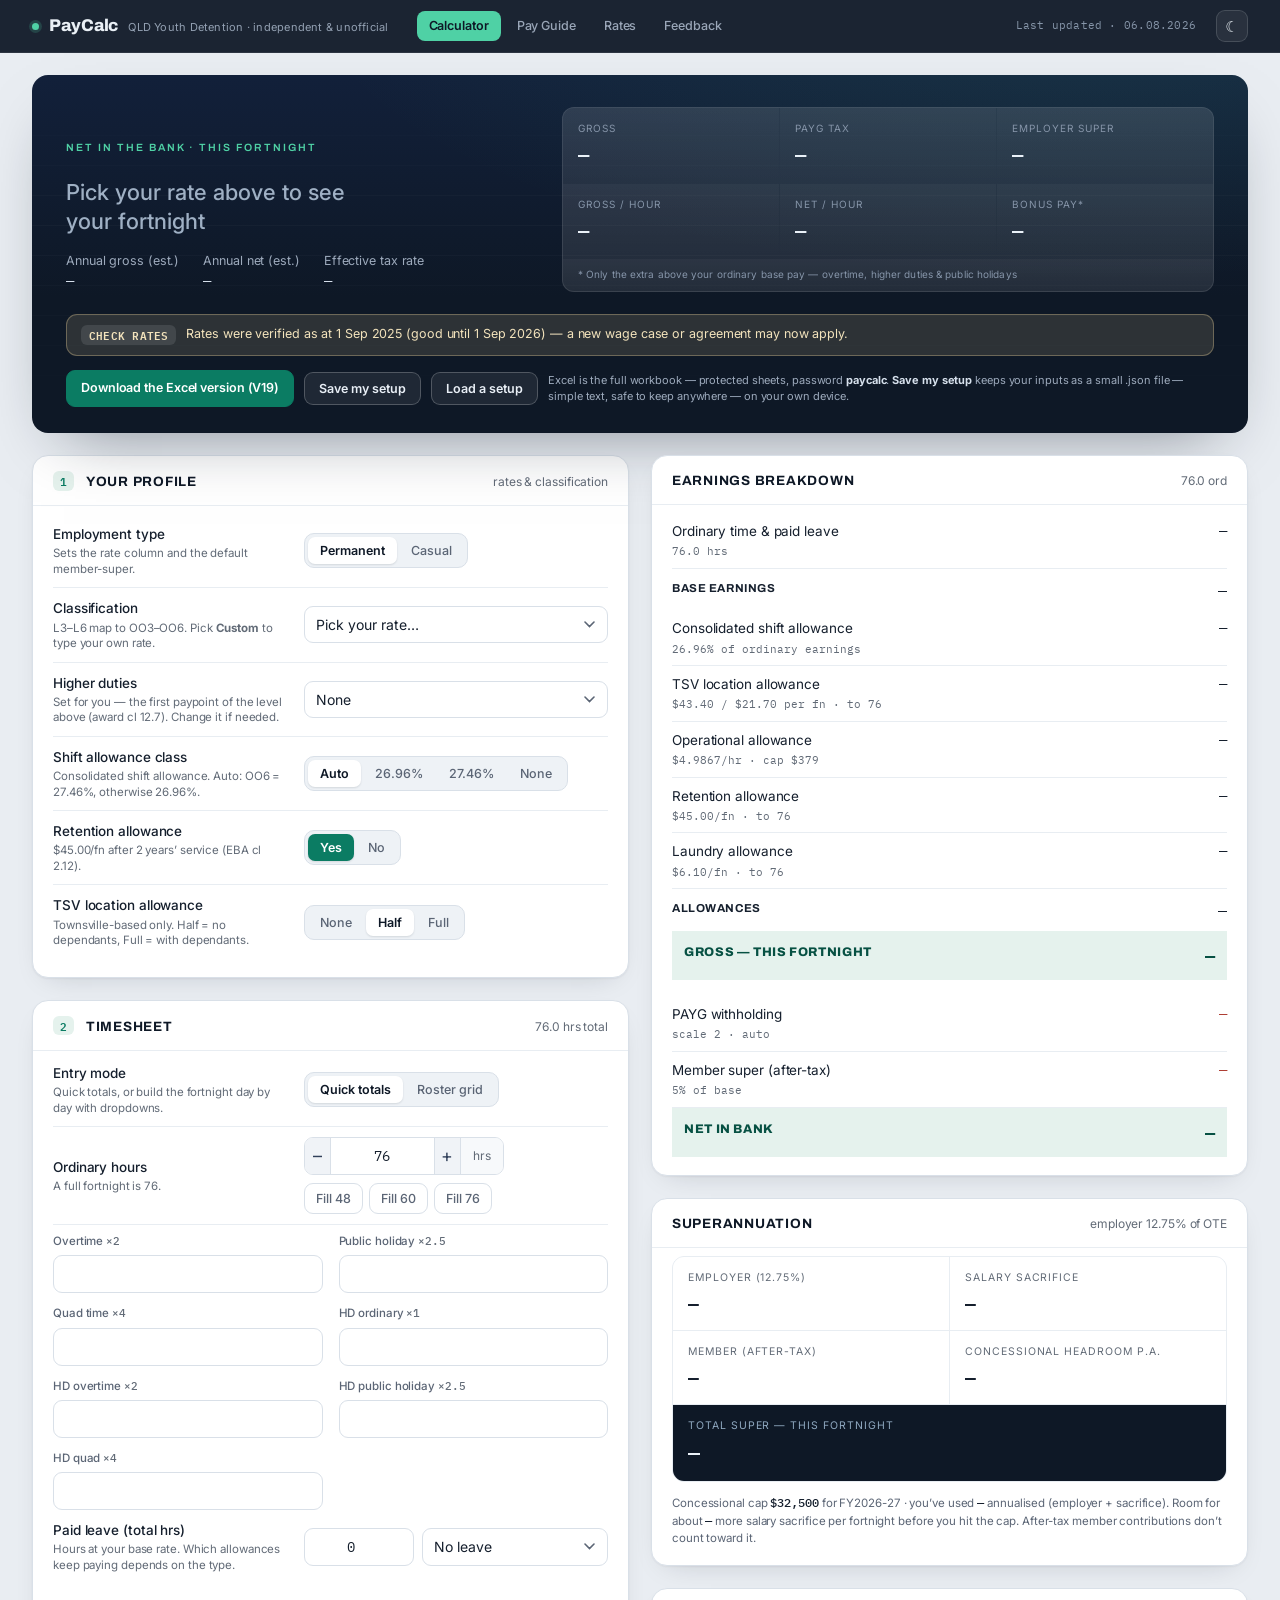
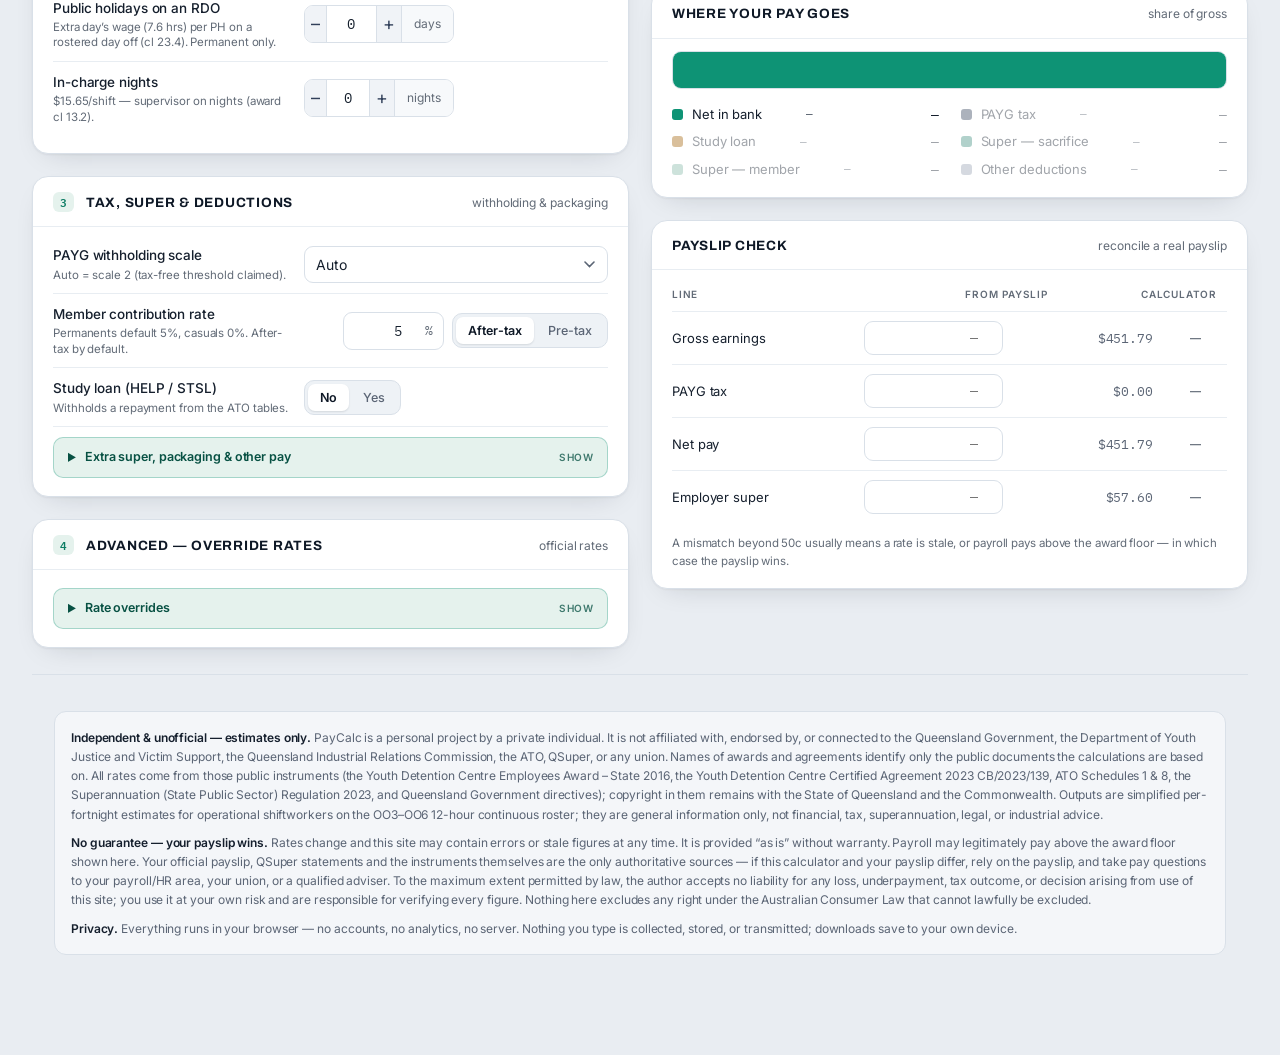
==== commit b897d31f: "SHOW/HIDE cue on both drawers, override panel gets the pill too The pill handle is now a shared .dis" ====
--- a/index.html
+++ b/index.html
@@ -233,7 +233,7 @@
               <button data-v="No">No</button><button data-v="Yes">Yes</button>
             </div></div>
           </div>
-          <details class="disc" id="extra-ded">
+          <details class="disc pill" id="extra-ded">
             <summary><span class="chev">▶</span>Extra super, packaging &amp; other pay</summary>
             <div class="disc-b">
               <div class="row stack">
@@ -264,8 +264,8 @@
       <section class="card card-adv">
         <div class="card-h"><span class="num">4</span><h2>Advanced — override rates</h2><div class="sub" id="adv-status">official rates</div></div>
         <div class="card-b">
-          <details class="disc" style="border-top:0">
-            <summary><span class="chev">▶</span>Show rate overrides</summary>
+          <details class="disc pill" style="border-top:0">
+            <summary><span class="chev">▶</span>Rate overrides</summary>
             <div class="disc-b">
               <div class="inline-note warn show" style="display:block">Overrides replace the published award/EBA figures with your own — the status ribbon up top turns amber while any override is active. Leave a field blank to use the official rate. Each field stands alone: raising <b>Operational allowance</b> doesn’t move <b>Operational cap</b>, so change both if the rise applies to both.</div>
               <div class="row stack" style="margin-top:10px">
--- a/assets/style.css
+++ b/assets/style.css
@@ -283,6 +283,16 @@
 .disc>summary::-webkit-details-marker{display:none}
 .disc .chev{display:inline-block;transition:transform .15s}
 .disc[open] .chev{transform:rotate(90deg)}
+/* Drawer handles (.disc.pill) hide real controls, so they have to read as
+   buttons, not stray text lines — a full-width pill in the same green-tint
+   family as the rate chips (the variables flip with the theme), with a
+   SHOW/HIDE cue at the right edge so nobody misses that it opens. */
+.disc.pill>summary{display:flex;align-items:center;gap:9px;margin-top:10px;padding:10px 13px;background:var(--green-tint);color:var(--green-ink);border:1px solid rgba(14,147,117,.30);border-radius:10px;font-size:12.5px;font-weight:600;cursor:pointer;transition:.12s}
+.disc.pill>summary:hover{border-color:rgba(14,147,117,.55)}
+.disc.pill>summary .chev{font-size:10px}
+.disc.pill[open]>summary{margin-bottom:2px}
+.disc.pill>summary::after{content:"show";margin-left:auto;font-size:10px;font-weight:600;letter-spacing:.08em;text-transform:uppercase;color:var(--green-ink);opacity:.75}
+.disc.pill[open]>summary::after{content:"hide"}
 @media(prefers-reduced-motion:reduce){.disc .chev{transition:none}}
 .clause{font-family:"IBM Plex Mono";font-size:11px;color:#0A6F59;background:var(--green-tint);padding:1px 7px;border-radius:5px;margin-left:6px;white-space:nowrap}
 /* A link inside a chip keeps the chip's colour — the generic green link on the
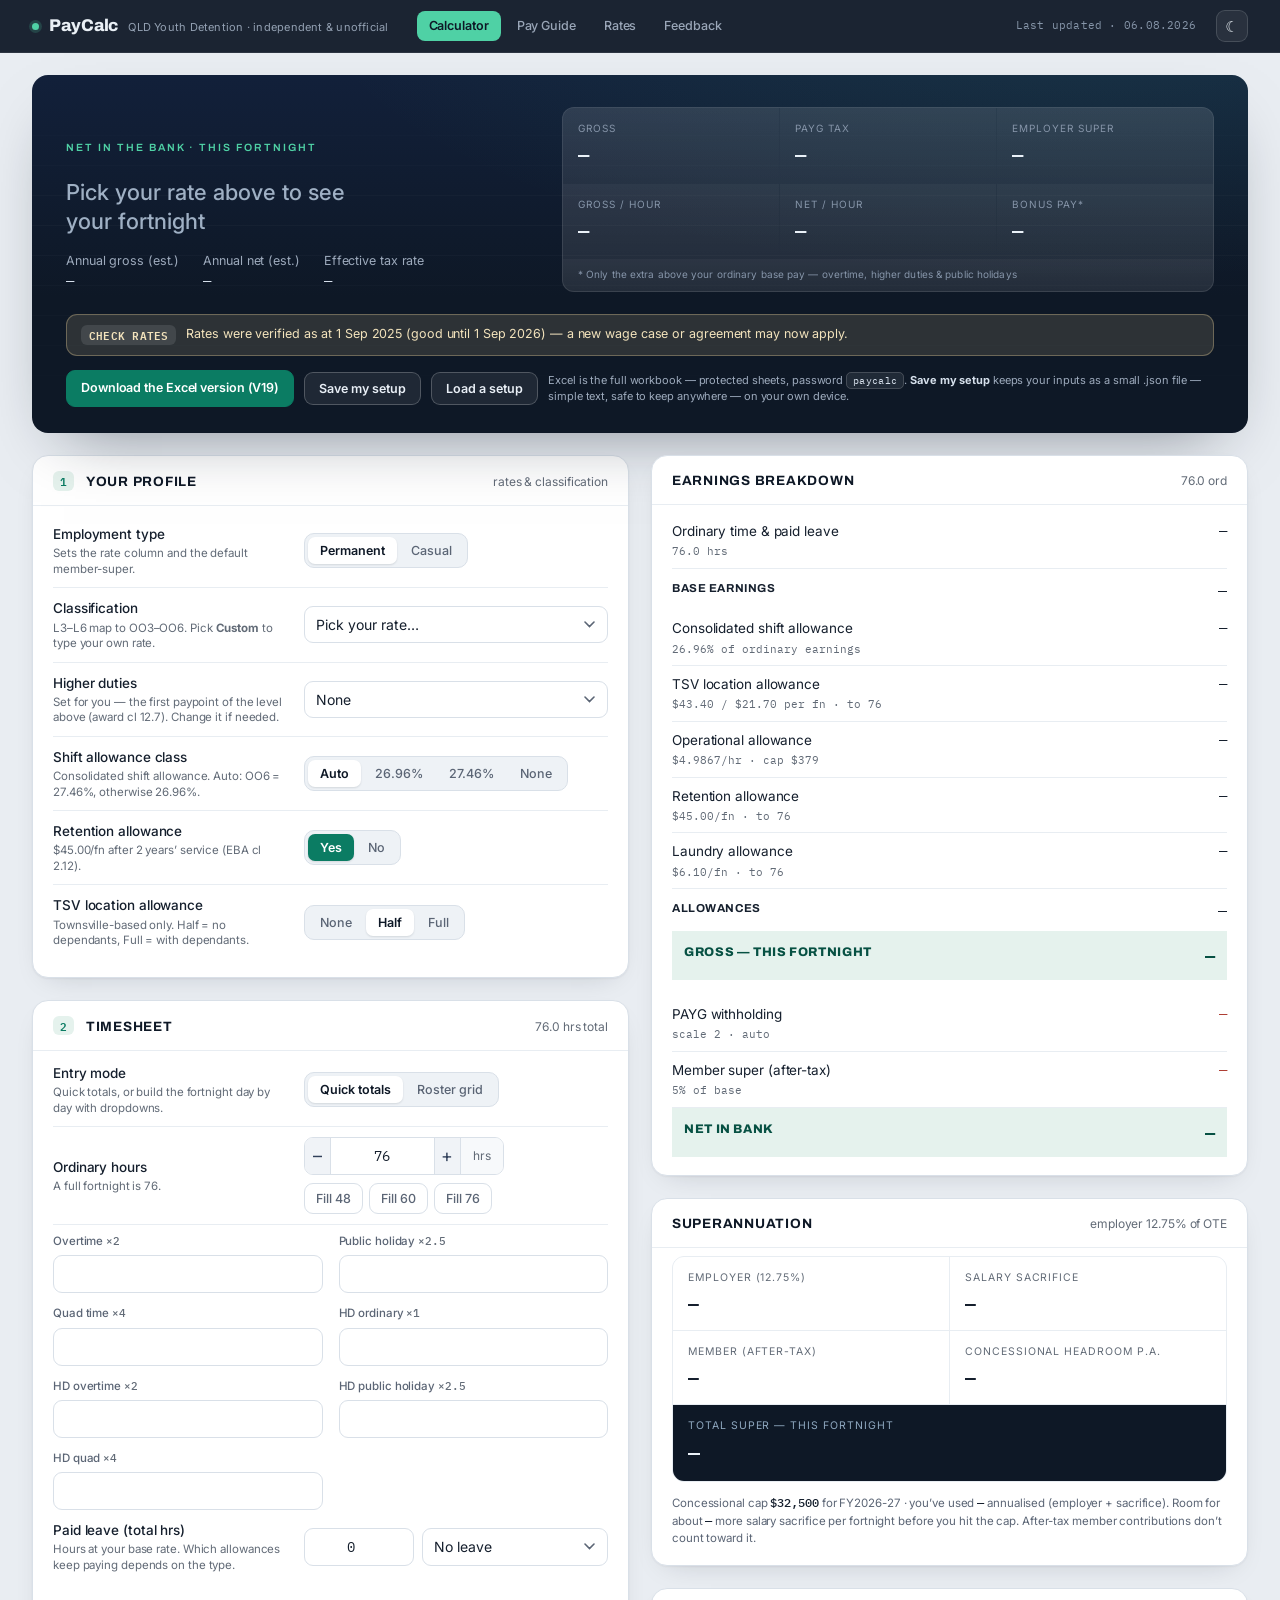
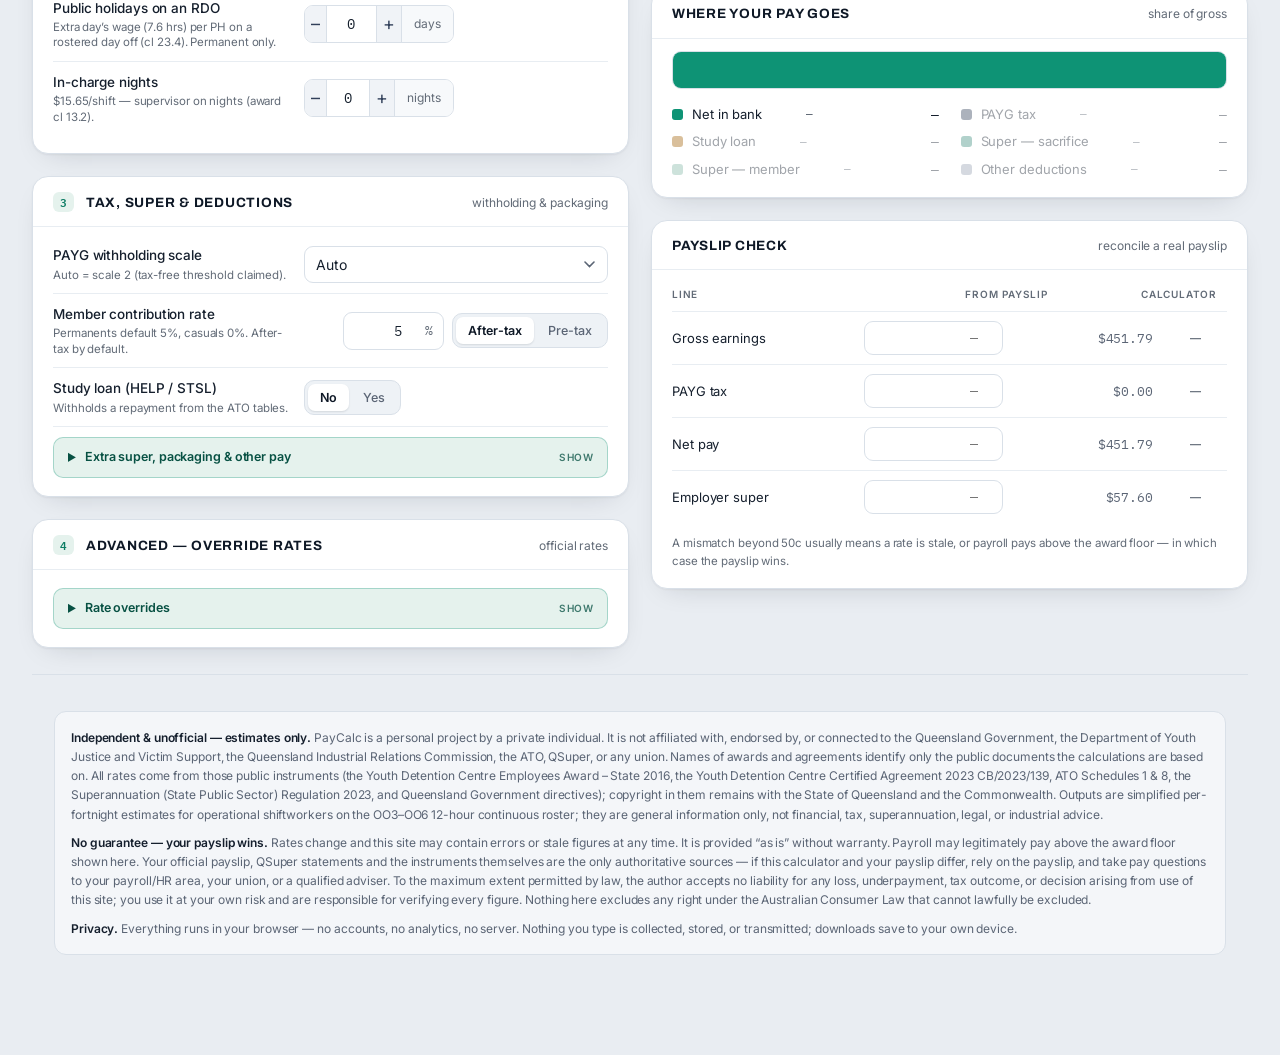
==== commit e65108df: "Password renders as a keycap chip, not bold text "password paycalc. Save my setup" put two bold phra" ====
--- a/index.html
+++ b/index.html
@@ -53,7 +53,7 @@
       <button class="btn" id="btn-save" type="button">Save<span class="btn-xw"> my</span> setup</button>
       <button class="btn" id="btn-load" type="button" onclick="document.getElementById('load-file').click()">Load<span class="btn-xw"> a</span> setup</button>
       <input type="file" id="load-file" accept="application/json" style="display:none" aria-label="Load a saved PayCalc setup file">
-      <span class="note">Excel is the full workbook — protected sheets, password <b>paycalc</b>. <b>Save my setup</b> keeps your inputs as a small .json file — simple text, safe to keep anywhere — on your own device.</span>
+      <span class="note">Excel is the full workbook — protected sheets, password <code class="pw">paycalc</code>. <b>Save my setup</b> keeps your inputs as a small .json file — simple text, safe to keep anywhere — on your own device.</span>
     </div>
   </section>
 
--- a/assets/style.css
+++ b/assets/style.css
@@ -107,6 +107,10 @@
 .hero-actions .btn.primary:hover{background:var(--green-2)}
 .hero-actions .note{font-size:11px;line-height:1.5;color:#9DAABC;flex:1;min-width:230px}
 .hero-actions .note b{color:#D6E0EC}
+/* The workbook password renders as a keycap-style token, not bold text —
+   two bold phrases back to back ("paycalc. Save my setup") read as one
+   lump. A code chip and a bold button name are visibly different things. */
+.hero-actions .note .pw{font-family:"IBM Plex Mono";font-size:10px;color:#D6E0EC;background:rgba(255,255,255,.08);border:1px solid rgba(255,255,255,.16);border-radius:5px;padding:1px 6px;letter-spacing:.03em}
 
 /* layout */
 .workspace{display:grid;grid-template-columns:1fr 1fr;gap:22px;margin-top:22px}
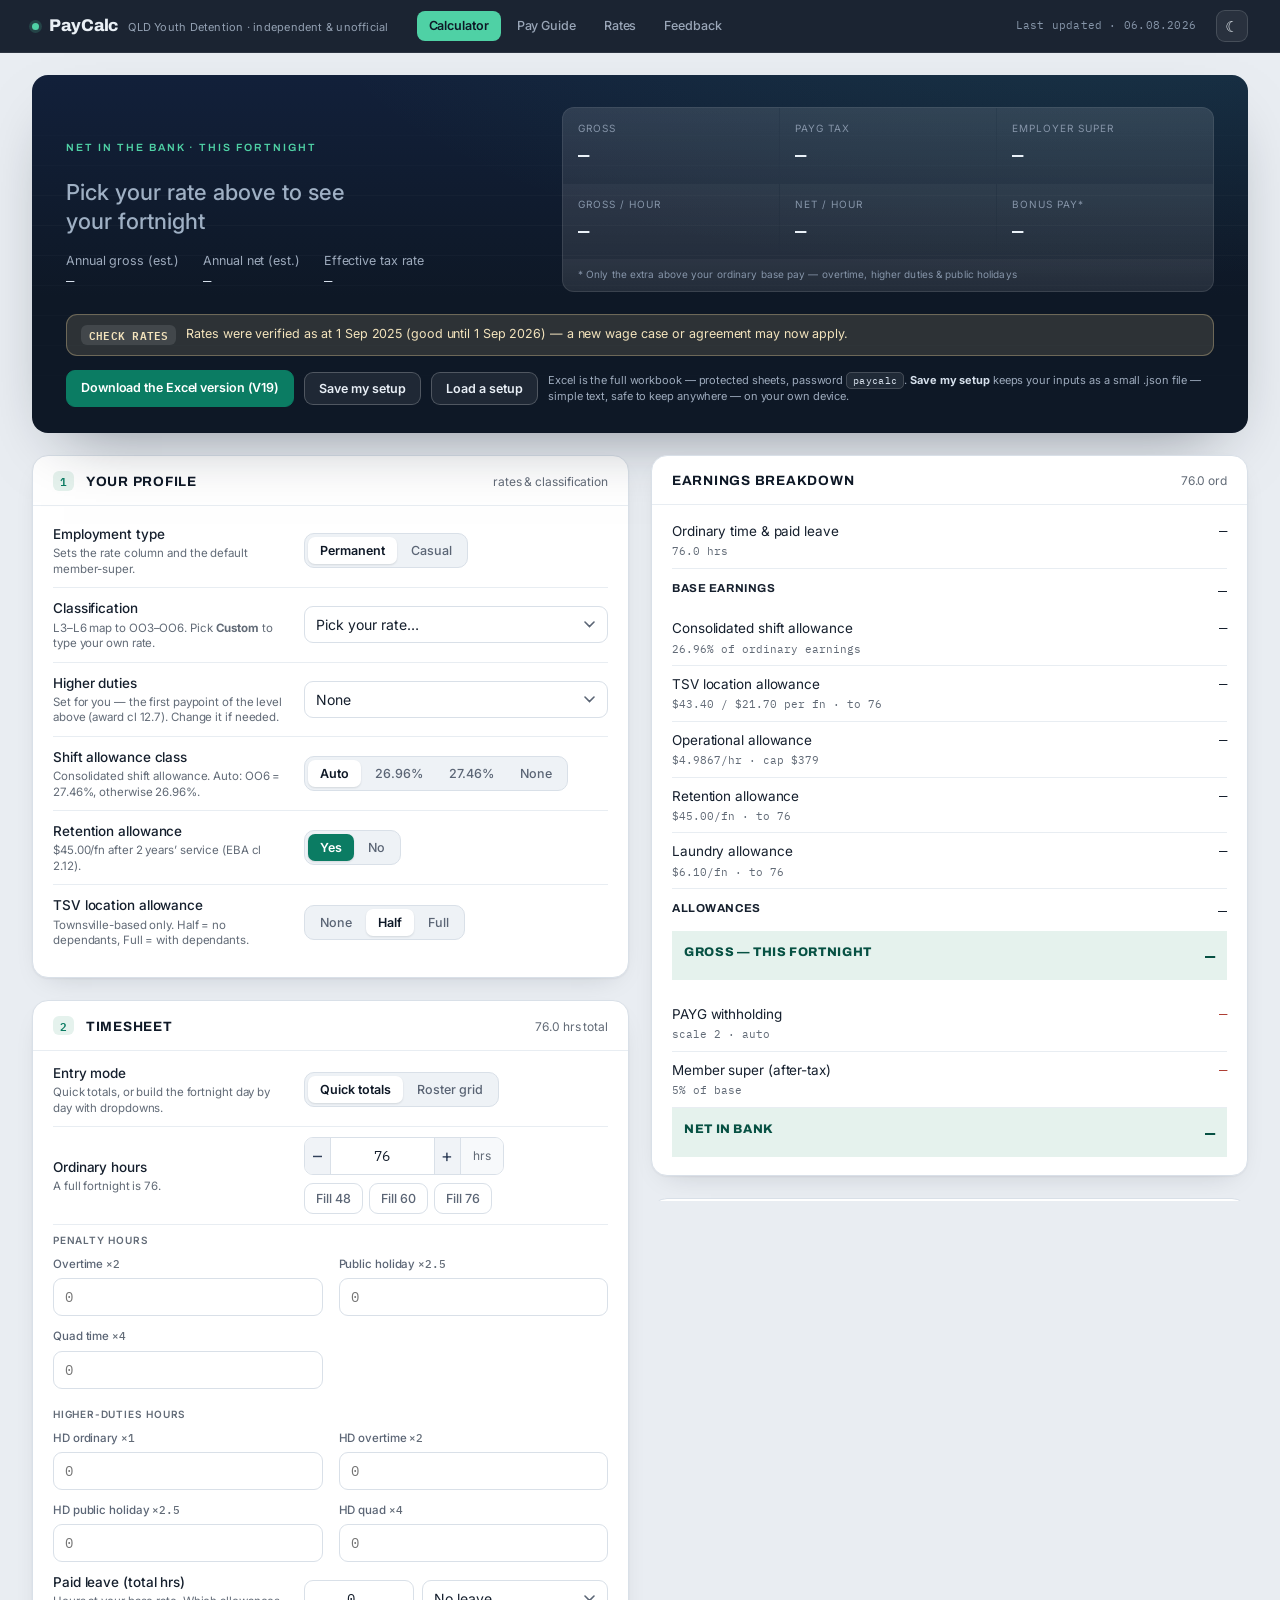
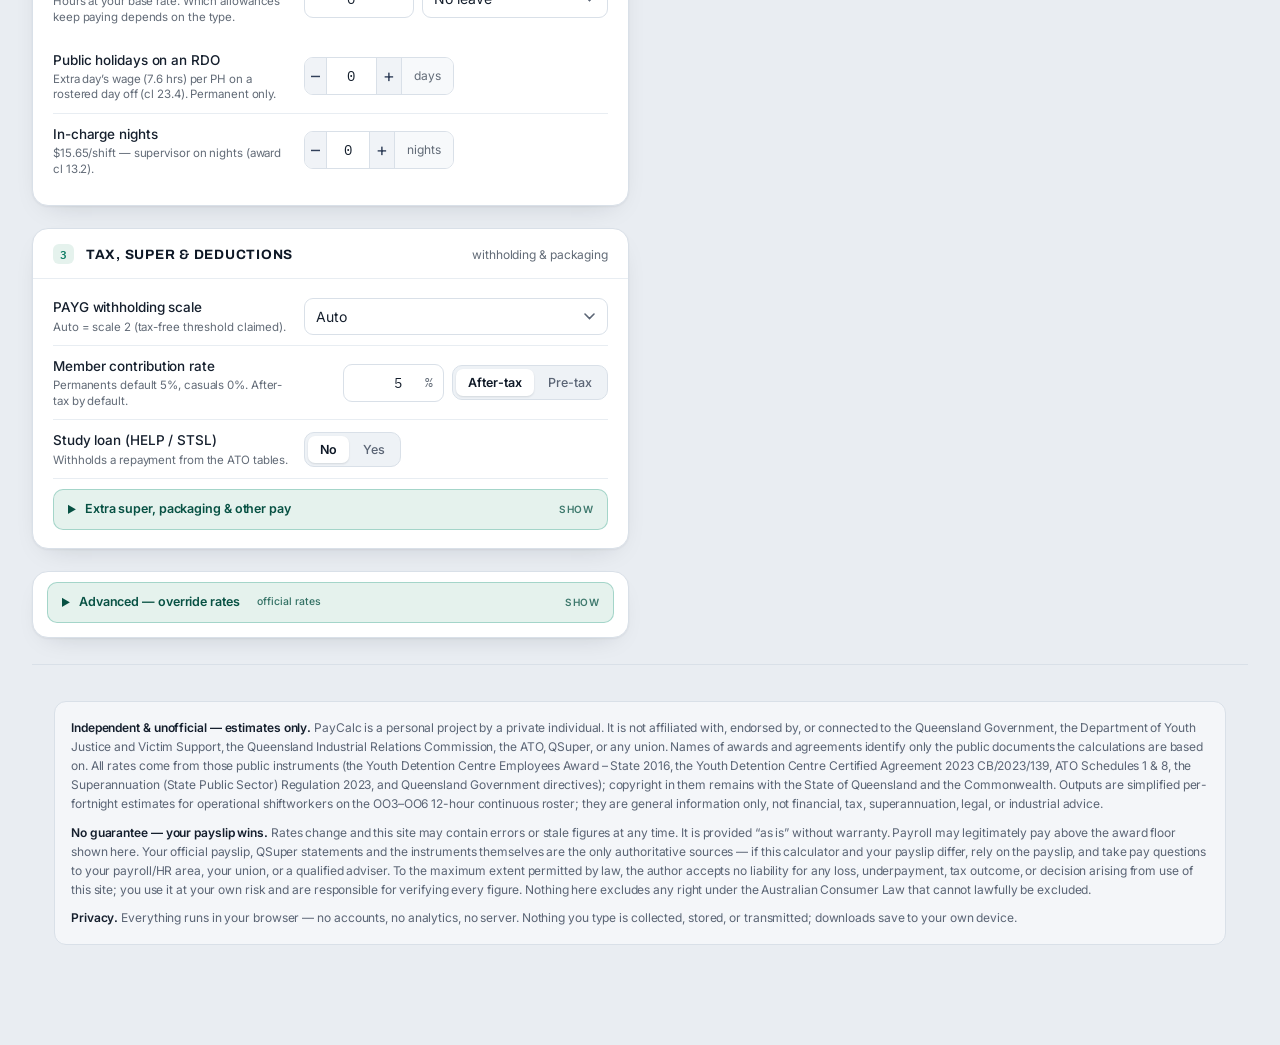
==== commit 8c180187: "Visual round: five polish items for review (NOT for merge yet) 1. Pay Guide cards no longer stretch " ====
--- a/index.html
+++ b/index.html
@@ -94,8 +94,8 @@
               <button data-v="Auto">Auto</button><button data-v="OO3-OO5 (26.96%)">26.96%</button><button data-v="OO6 (27.46%)">27.46%</button><button data-v="None">None</button>
             </div></div>
           </div>
-          <div class="row" id="hdshift-row" style="display:none">
-            <div class="lab">Shift class — higher duties<span class="hint">For your HD hours. Auto follows the HD level.</span></div>
+          <div class="row sub-row" id="hdshift-row" style="display:none">
+            <div class="lab">↳ Shift class — higher duties<span class="hint">For your HD hours. Auto follows the HD level.</span></div>
             <div class="ctl right"><div class="seg" data-group="shiftClassHD">
               <button data-v="Auto">Auto</button><button data-v="OO3-OO5 (26.96%)">26.96%</button><button data-v="OO6 (27.46%)">27.46%</button><button data-v="None">None</button>
             </div></div>
@@ -142,13 +142,15 @@
               </div></div>
             </div>
             <div class="minigrid">
-              <div class="mg"><label for="ot">Overtime <span class="mult">×2</span></label><input class="num" id="ot" data-bind="ot" type="number" step="0.5" min="0"></div>
-              <div class="mg"><label for="ph">Public holiday <span class="mult">×2.5</span></label><input class="num" id="ph" data-bind="ph" type="number" step="0.5" min="0"></div>
-              <div class="mg"><label for="quad">Quad time <span class="mult">×4</span></label><input class="num" id="quad" data-bind="quad" type="number" step="0.5" min="0"></div>
-              <div class="mg"><label for="hdOrd">HD ordinary <span class="mult">×1</span></label><input class="num" id="hdOrd" data-bind="hdOrd" type="number" step="0.5" min="0"></div>
-              <div class="mg"><label for="hdOT">HD overtime <span class="mult">×2</span></label><input class="num" id="hdOT" data-bind="hdOT" type="number" step="0.5" min="0"></div>
-              <div class="mg"><label for="hdPH">HD public holiday <span class="mult">×2.5</span></label><input class="num" id="hdPH" data-bind="hdPH" type="number" step="0.5" min="0"></div>
-              <div class="mg"><label for="hdQuad">HD quad <span class="mult">×4</span></label><input class="num" id="hdQuad" data-bind="hdQuad" type="number" step="0.5" min="0"></div>
+              <div class="mg-head">Penalty hours</div>
+              <div class="mg"><label for="ot">Overtime <span class="mult">×2</span></label><input class="num" id="ot" data-bind="ot" type="number" step="0.5" min="0" placeholder="0"></div>
+              <div class="mg"><label for="ph">Public holiday <span class="mult">×2.5</span></label><input class="num" id="ph" data-bind="ph" type="number" step="0.5" min="0" placeholder="0"></div>
+              <div class="mg"><label for="quad">Quad time <span class="mult">×4</span></label><input class="num" id="quad" data-bind="quad" type="number" step="0.5" min="0" placeholder="0"></div>
+              <div class="mg-head">Higher-duties hours</div>
+              <div class="mg"><label for="hdOrd">HD ordinary <span class="mult">×1</span></label><input class="num" id="hdOrd" data-bind="hdOrd" type="number" step="0.5" min="0" placeholder="0"></div>
+              <div class="mg"><label for="hdOT">HD overtime <span class="mult">×2</span></label><input class="num" id="hdOT" data-bind="hdOT" type="number" step="0.5" min="0" placeholder="0"></div>
+              <div class="mg"><label for="hdPH">HD public holiday <span class="mult">×2.5</span></label><input class="num" id="hdPH" data-bind="hdPH" type="number" step="0.5" min="0" placeholder="0"></div>
+              <div class="mg"><label for="hdQuad">HD quad <span class="mult">×4</span></label><input class="num" id="hdQuad" data-bind="hdQuad" type="number" step="0.5" min="0" placeholder="0"></div>
             </div>
             <div class="row">
               <div class="lab">Paid leave (total hrs)<span class="hint">Hours at your base rate. Which allowances keep paying depends on the type.</span></div>
@@ -261,11 +263,10 @@
         </div>
       </section>
 
-      <section class="card card-adv">
-        <div class="card-h"><span class="num">4</span><h2>Advanced — override rates</h2><div class="sub" id="adv-status">official rates</div></div>
+      <section class="card card-adv slim">
         <div class="card-b">
           <details class="disc pill" style="border-top:0">
-            <summary><span class="chev">▶</span>Rate overrides</summary>
+            <summary><span class="chev">▶</span>Advanced — override rates<span class="adv-tag" id="adv-status">official rates</span></summary>
             <div class="disc-b">
               <div class="inline-note warn show" style="display:block">Overrides replace the published award/EBA figures with your own — the status ribbon up top turns amber while any override is active. Leave a field blank to use the official rate. Each field stands alone: raising <b>Operational allowance</b> doesn’t move <b>Operational cap</b>, so change both if the rise applies to both.</div>
               <div class="row stack" style="margin-top:10px">
--- a/assets/style.css
+++ b/assets/style.css
@@ -179,6 +179,16 @@
 .inline-note.warn{background:var(--amber-tint);color:#7A5309;border:1px solid var(--amber-line)}
 .inline-note.info{background:var(--green-tint);color:var(--green-ink);border:1px solid #C7E4DA}
 .minigrid{display:grid;grid-template-columns:1fr 1fr;gap:12px 16px;padding-top:8px}
+/* Small heading that splits the hour boxes into penalty vs higher-duties
+   groups — seven identical empty fields in a row read as one undifferentiated
+   block, especially on a phone. */
+.mg-head{grid-column:1/-1;font-size:10px;text-transform:uppercase;letter-spacing:.08em;color:var(--muted-2);font-weight:600;margin:6px 0 -4px}
+/* The HD shift-class row is a variant of the row above it, not a peer — the
+   two carry identical four-button controls and were easy to mistake for each
+   other. The ↳ and the hairline tie it to its parent. */
+.row.sub-row{border-top:0;padding-top:2px}
+.row.sub-row .lab{padding-left:10px;border-left:2px solid var(--line)}
+.minigrid .mg-head:first-child{margin-top:0}
 .mg{display:flex;flex-direction:column;gap:5px}
 .mg label{font-size:11.5px;font-weight:500;color:var(--muted)}
 .mg .mult{color:var(--muted-2);font-family:"IBM Plex Mono";font-size:10.5px}
@@ -260,7 +270,10 @@
 .page-head{margin:6px 0 20px}
 .page-head h1{font-size:clamp(24px,3.4vw,32px);font-weight:800;color:var(--ink)}
 .page-head p{margin:8px 0 0;color:var(--muted);font-size:14px;max-width:70ch}
-.doc{display:grid;grid-template-columns:1fr 1fr;gap:22px}
+/* align-items:start stops each card stretching to its taller row-partner's
+   height — otherwise a short card (e.g. "The basics") carries a big empty
+   block under its last note just because the card beside it runs long. */
+.doc{display:grid;grid-template-columns:1fr 1fr;gap:22px;align-items:start}
 @media(max-width:1020px){.doc{grid-template-columns:1fr}}
 .doc .full{grid-column:1/-1}
 .note-item{padding:11px 0;border-bottom:1px solid var(--line-2)}
@@ -297,6 +310,14 @@
 .disc.pill[open]>summary{margin-bottom:2px}
 .disc.pill>summary::after{content:"show";margin-left:auto;font-size:10px;font-weight:600;letter-spacing:.08em;text-transform:uppercase;color:var(--green-ink);opacity:.75}
 .disc.pill[open]>summary::after{content:"hide"}
+/* The overrides card is a header plus one pill, so it drops the card header
+   and becomes the pill — the status ("official rates" / the amber warning)
+   rides on the pill itself. .card-adv keeps its own section so the mobile
+   order:9 rule still parks it under Payslip check. */
+.card.slim>.card-b{padding:10px 14px 14px}
+.card.slim .disc.pill>summary{margin-top:0}
+.adv-tag{margin-left:8px;font-size:10.5px;font-weight:500;letter-spacing:0;text-transform:none;opacity:.8}
+.adv-tag.on{color:var(--amber-ink,#8A5A06);background:var(--amber-tint);border-radius:5px;padding:1px 7px;opacity:1}
 @media(prefers-reduced-motion:reduce){.disc .chev{transition:none}}
 .clause{font-family:"IBM Plex Mono";font-size:11px;color:#0A6F59;background:var(--green-tint);padding:1px 7px;border-radius:5px;margin-left:6px;white-space:nowrap}
 /* A link inside a chip keeps the chip's colour — the generic green link on the
@@ -315,6 +336,11 @@
 table.data td{padding:7px 10px;border-bottom:1px solid var(--line-2);font-family:"IBM Plex Mono";font-size:12.5px}
 table.data td:first-child{font-family:Inter;font-weight:600;font-size:12.5px}
 table.data tr:last-child td{border-bottom:0}
+/* Banding by classification level: 15 identical rows make you read every
+   label to find your own. A faint tint on alternating LEVEL groups (not
+   alternating rows) lets you land on L3/L4/L5/L6 at a glance. */
+table.data tr.lvl td{background:rgba(14,147,117,.045)}
+table.data tr.lvl-top td{border-top:1px solid var(--line)}
 table.data td.l,table.data th.l{text-align:left;font-family:Inter}
 table.data td.r,table.data th.r{text-align:right}
 
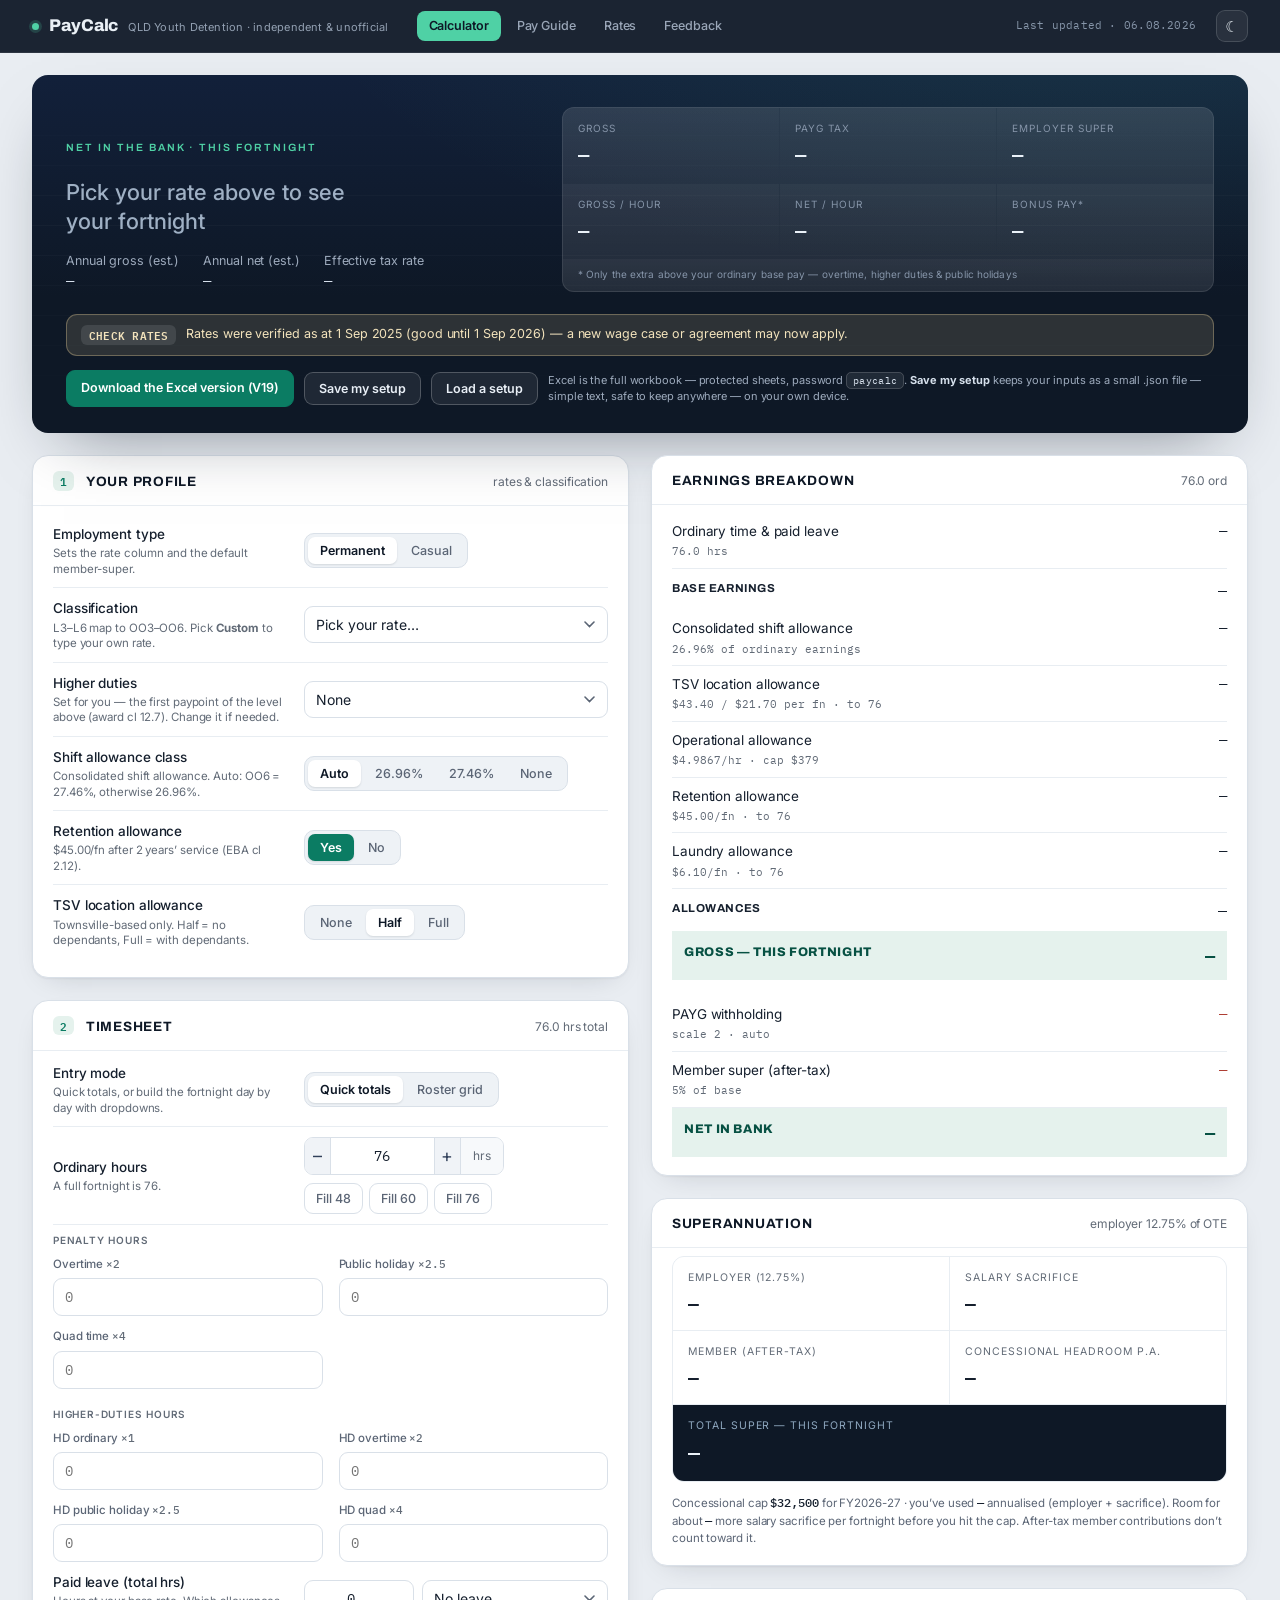
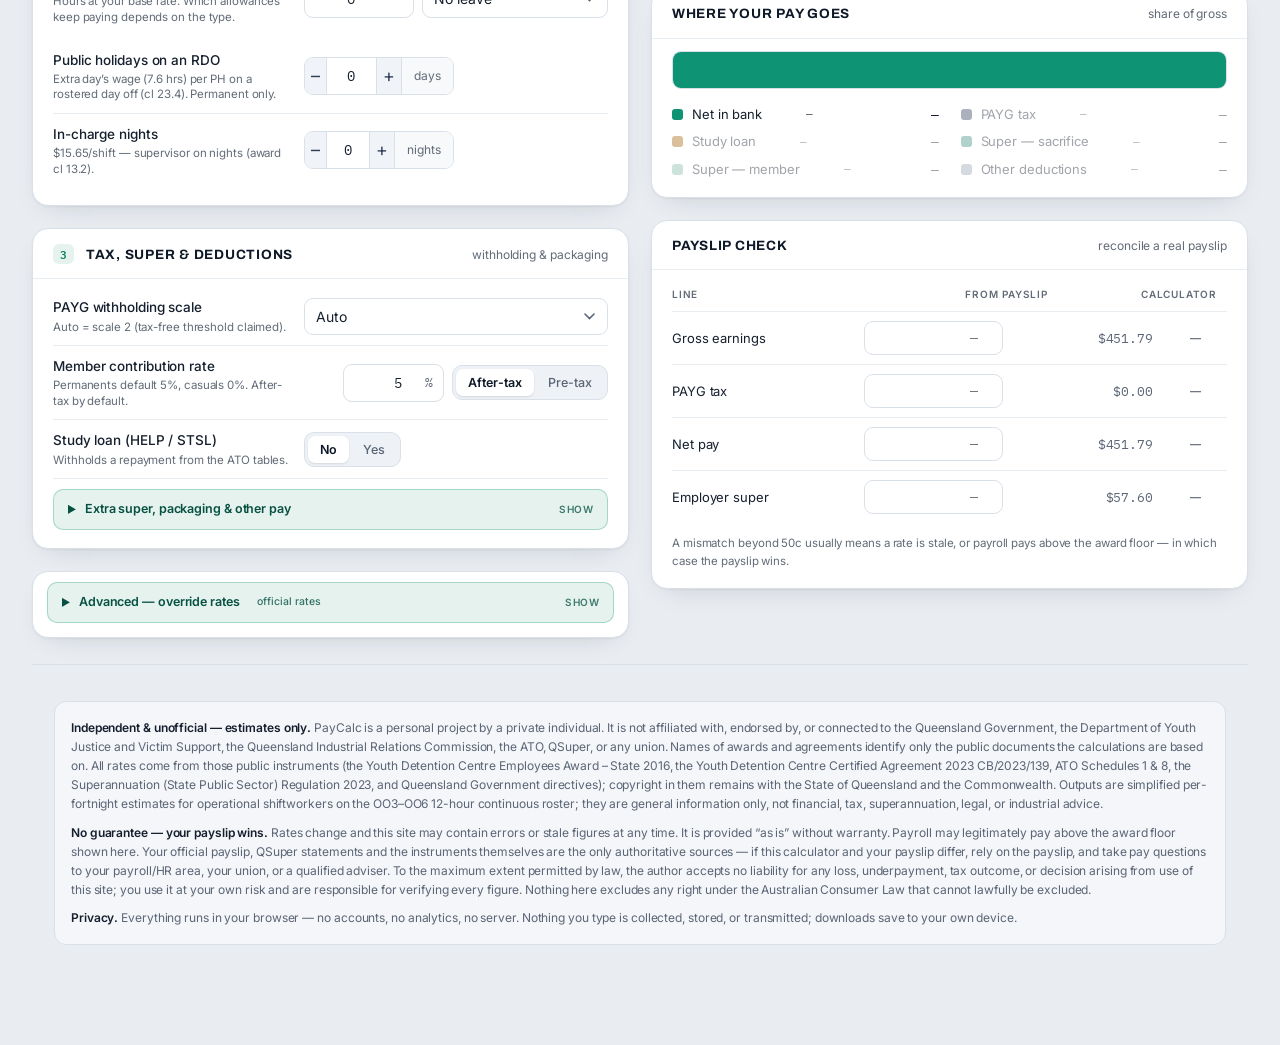
==== commit eaa4fca4: "Add a second post-tax deduction One post-tax line wasn't enough - a novated lease and a bank deducti" ====
--- a/index.html
+++ b/index.html
@@ -251,8 +251,12 @@
                 <div class="ctl"><div class="field has-pre"><span class="pre">$</span><input class="money" id="adminFee" data-bind="adminFee" type="number" step="0.05" min="0" aria-label="Fund administration fee, dollars per fortnight"></div></div>
               </div>
               <div class="row stack">
-                <div class="lab">Custom post-tax deduction<span class="hint">e.g. novated lease post-tax leg.</span></div>
-                <div class="ctl"><div class="field has-pre"><span class="pre">$</span><input class="money" id="customPostTax" data-bind="customPostTax" type="number" step="1" min="0" aria-label="Other post-tax deduction, dollars per fortnight"></div></div>
+                <div class="lab">Post-tax deduction 1<span class="hint">e.g. novated lease post-tax leg.</span></div>
+                <div class="ctl"><div class="field has-pre"><span class="pre">$</span><input class="money" id="customPostTax" data-bind="customPostTax" type="number" step="1" min="0" placeholder="0" aria-label="First post-tax deduction, dollars per fortnight"></div></div>
+              </div>
+              <div class="row stack">
+                <div class="lab">Post-tax deduction 2<span class="hint">e.g. a bank or credit-union deduction.</span></div>
+                <div class="ctl"><div class="field has-pre"><span class="pre">$</span><input class="money" id="customPostTax2" data-bind="customPostTax2" type="number" step="1" min="0" placeholder="0" aria-label="Second post-tax deduction, dollars per fortnight"></div></div>
               </div>
               <div class="row stack">
                 <div class="lab">Other taxable earnings<span class="hint">e.g. secondee travel. Taxed as wages, excluded from super.</span></div>
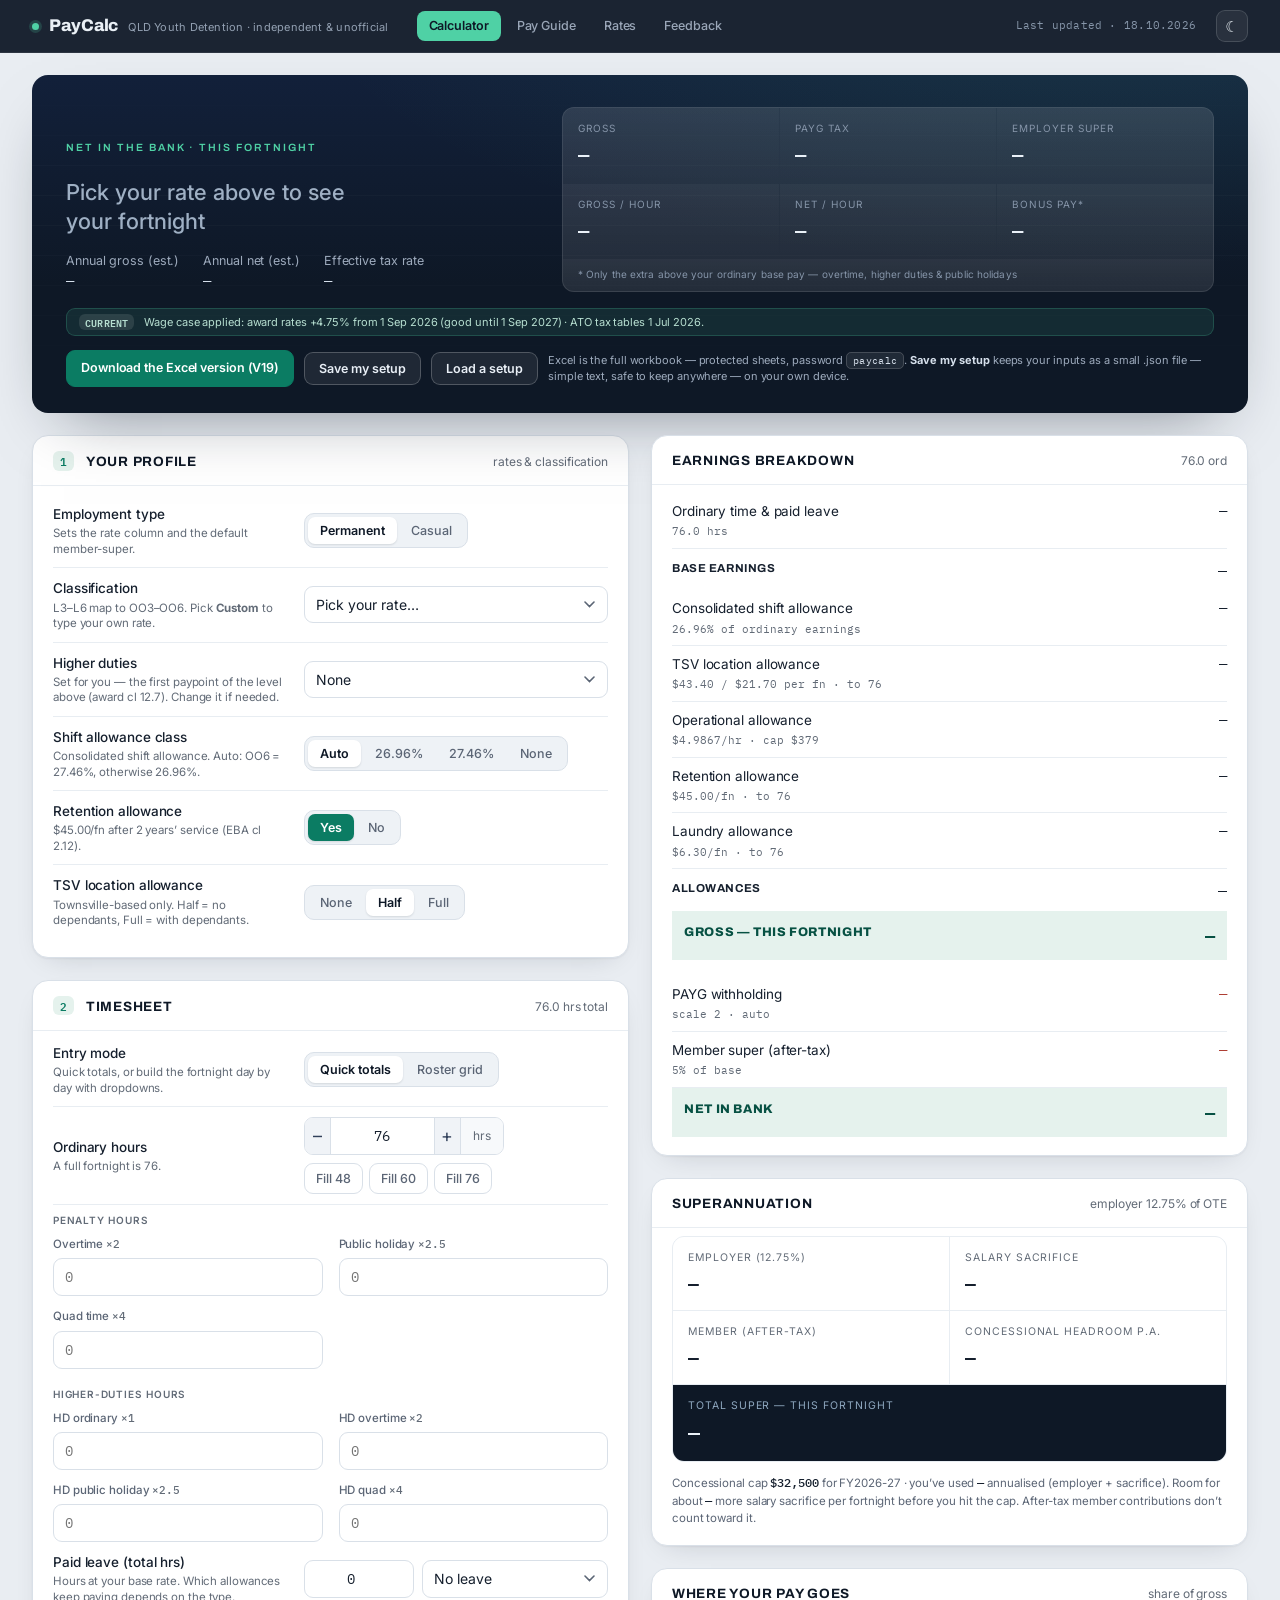
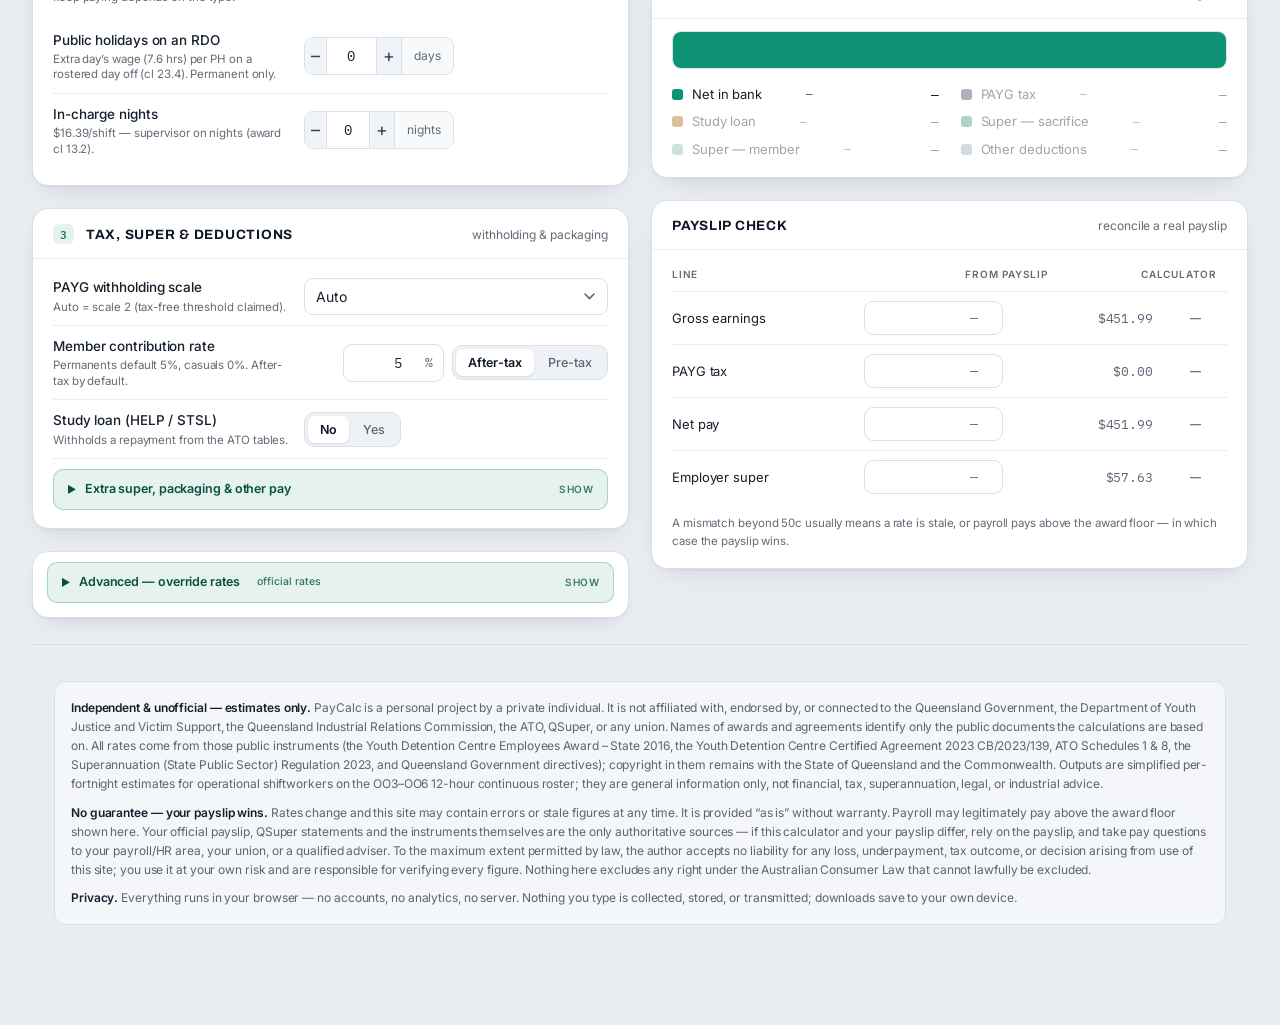
==== commit cf986da2: "Show the 2026 wage case on the pages - Rates: pay scale and Q tables re-generated from the 1 Sep 202" ====
--- a/index.html
+++ b/index.html
@@ -20,7 +20,7 @@
     <nav class="nav">
       <a href="index.html">Calculator</a><a href="notes.html">Pay Guide</a><a href="rates.html">Rates</a><a href="feedback.html">Feedback</a>
     </nav>
-    <span class="nav-date"><span class="nd-lab">Last updated · </span>06.08.2026</span>
+    <span class="nav-date"><span class="nd-lab">Last updated · </span>18.10.2026</span>
   </div>
 </div>
 
@@ -47,7 +47,7 @@
         <div class="stat-foot">* Only the extra above your ordinary base pay — overtime, higher duties &amp; public holidays</div>
       </div>
     </div>
-    <div class="ribbon ok" id="ribbon"><span class="tag" id="ribbon-tag">Current</span><span id="ribbon-txt"></span><span class="rb-s">Rates <span class="rb-sx">verified · </span>good until 1 Sep 2026</span></div>
+    <div class="ribbon ok" id="ribbon"><span class="tag" id="ribbon-tag">Current</span><span id="ribbon-txt"></span><span class="rb-s">Rates +4.75% from 1 Sep 2026<span class="rb-sx"> · good until 1 Sep 2027</span></span></div>
     <div class="hero-actions">
       <a class="btn primary" href="PayCalc_V19.xlsx" download>Download<span class="btn-xw"> the</span> Excel<span class="btn-xw"> version (V19)</span></a>
       <button class="btn" id="btn-save" type="button">Save<span class="btn-xw"> my</span> setup</button>
@@ -193,7 +193,7 @@
             </div>
           </div>
           <div class="row">
-            <div class="lab">In-charge nights<span class="hint">$15.65/shift — supervisor on nights (award cl 13.2).</span></div>
+            <div class="lab">In-charge nights<span class="hint">$16.39/shift — supervisor on nights (award cl 13.2).</span></div>
             <div class="ctl right"><div class="stepper" style="max-width:150px">
               <button type="button" aria-label="Decrease in-charge nights" data-step="inchargeNights" data-d="-1">–</button>
               <input class="num" id="inchargeNights" data-bind="inchargeNights" type="number" step="1" min="0" aria-label="In-charge nights">
--- a/assets/style.css
+++ b/assets/style.css
@@ -53,9 +53,15 @@
 @media(max-width:380px){
   .nav a{padding:6px 7px;font-size:12px}
   /* Below ~380px the label and the brand can't share a row — keep the date,
-     drop the words. Same idea for the green strip: "verified · " goes,
-     the good-until date stays. */
+     drop the words. */
   .nav-date .nd-lab{display:none}
+}
+/* The green strip's phone text is one unwrapped line. Since the 2026 wage case
+   it leads with the change ("Rates +4.75% from 1 Sep 2026") and the good-until
+   date (.rb-sx) comes off below 440px. Measured 18 Oct 2026: the full line
+   needs ≥420px, the short one fits with 21px to spare at 320px; 440 leaves a
+   margin for wider fallback fonts. Re-measure if the wording changes. */
+@media(max-width:439px){
   .rb-sx{display:none}
 }
 
@@ -270,12 +276,21 @@
 .page-head{margin:6px 0 20px}
 .page-head h1{font-size:clamp(24px,3.4vw,32px);font-weight:800;color:var(--ink)}
 .page-head p{margin:8px 0 0;color:var(--muted);font-size:14px;max-width:70ch}
-/* align-items:start stops each card stretching to its taller row-partner's
-   height — otherwise a short card (e.g. "The basics") carries a big empty
-   block under its last note just because the card beside it runs long. */
-.doc{display:grid;grid-template-columns:1fr 1fr;gap:22px;align-items:start}
-@media(max-width:1020px){.doc{grid-template-columns:1fr}}
-.doc .full{grid-column:1/-1}
+/* Multi-column rather than a 2-up grid. A grid pairs cards into fixed rows,
+   so a short card beside a long one leaves a hole in the middle of the page
+   — and making cards hug their content (the earlier align-items:start fix)
+   only moved that hole from inside the card to beside it. Columns let the
+   cards flow: each column is a continuous stack, so the leftover space
+   collects once at the bottom instead of three times mid-page.
+   Document order is preserved — a column reads top-to-bottom, then the next.
+   break-inside:avoid keeps a card whole; .full spans both columns. */
+.doc{columns:2;column-gap:22px}
+/* Keep these block-level: `display:inline-block` (the old anti-break trick)
+   silently disables column-span, which flattens the full-width tables into
+   half-width columns. */
+.doc>.card{break-inside:avoid;margin:0 0 22px}
+.doc>.full{column-span:all}
+@media(max-width:1020px){.doc{columns:1}}
 .note-item{padding:11px 0;border-bottom:1px solid var(--line-2)}
 .note-item:last-child{border-bottom:0}
 .note-item h4{font-family:Inter;font-size:13.5px;font-weight:600;margin:0 0 3px}
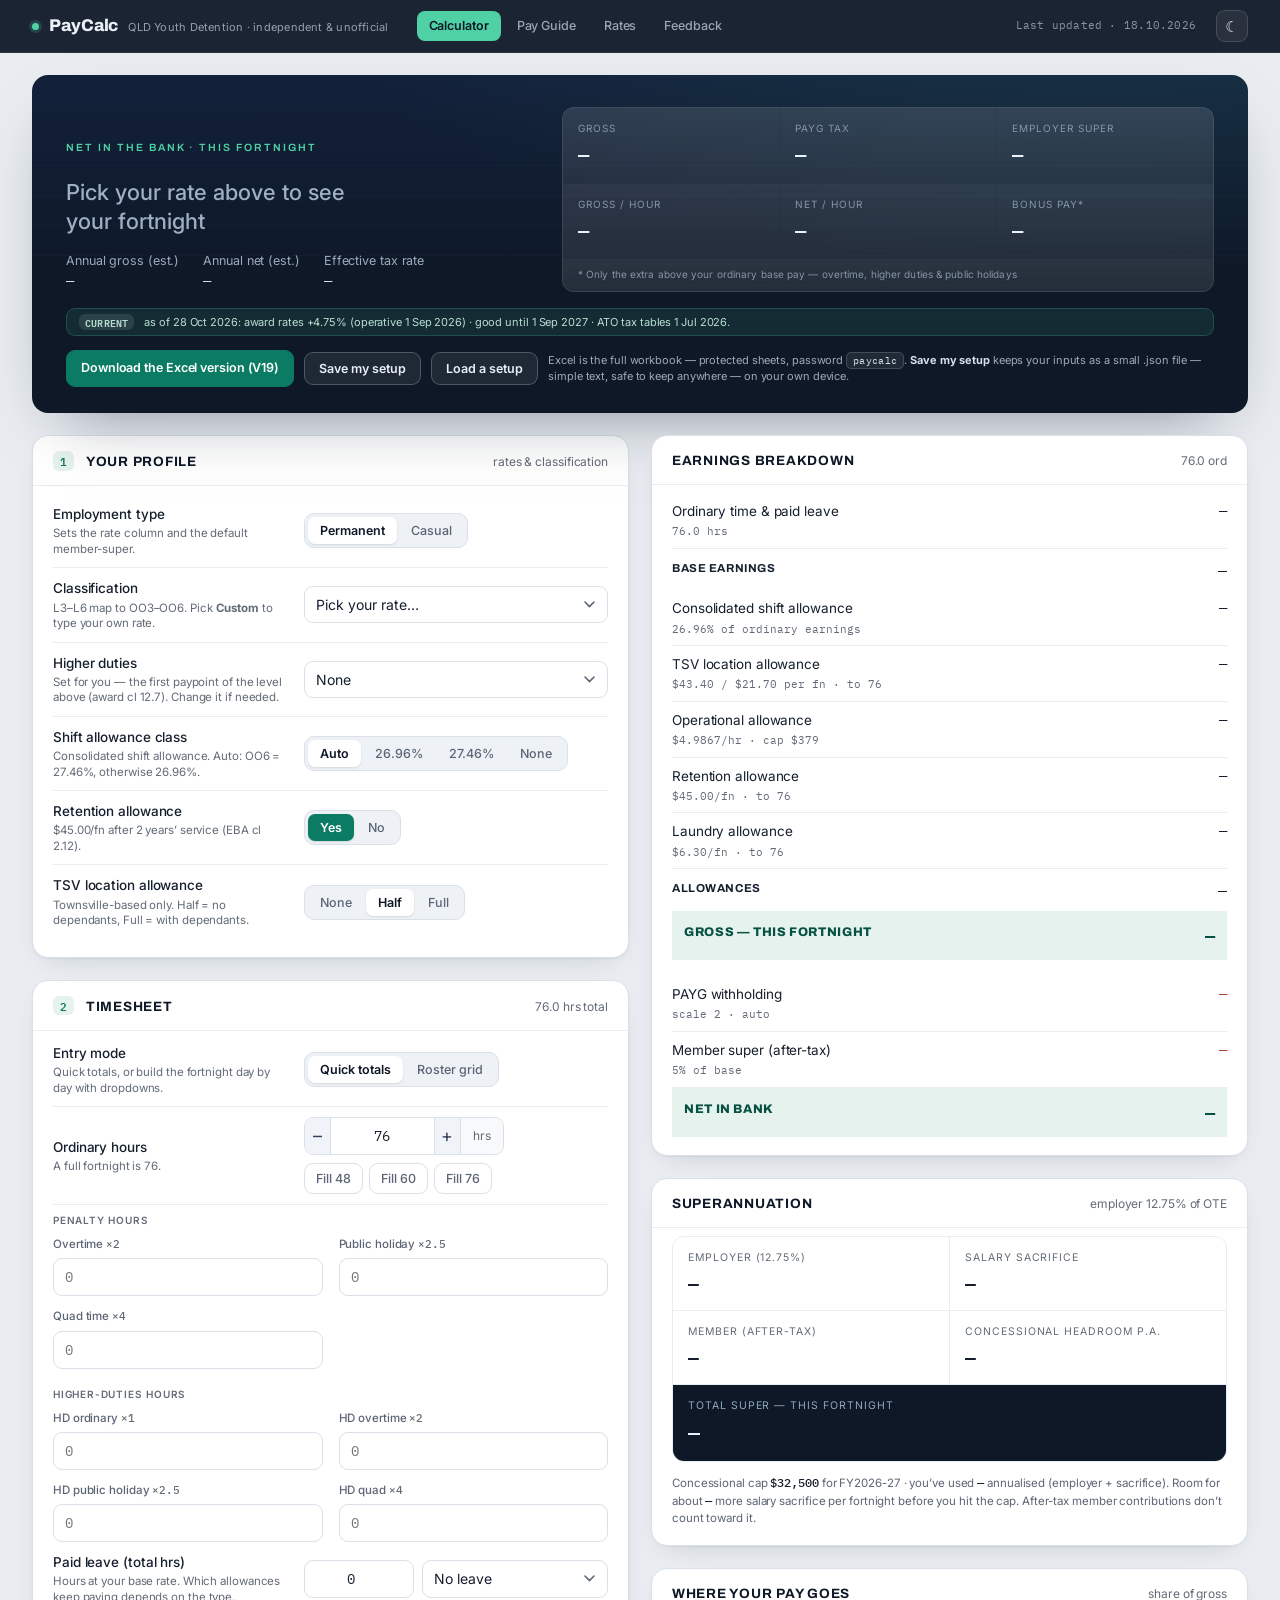
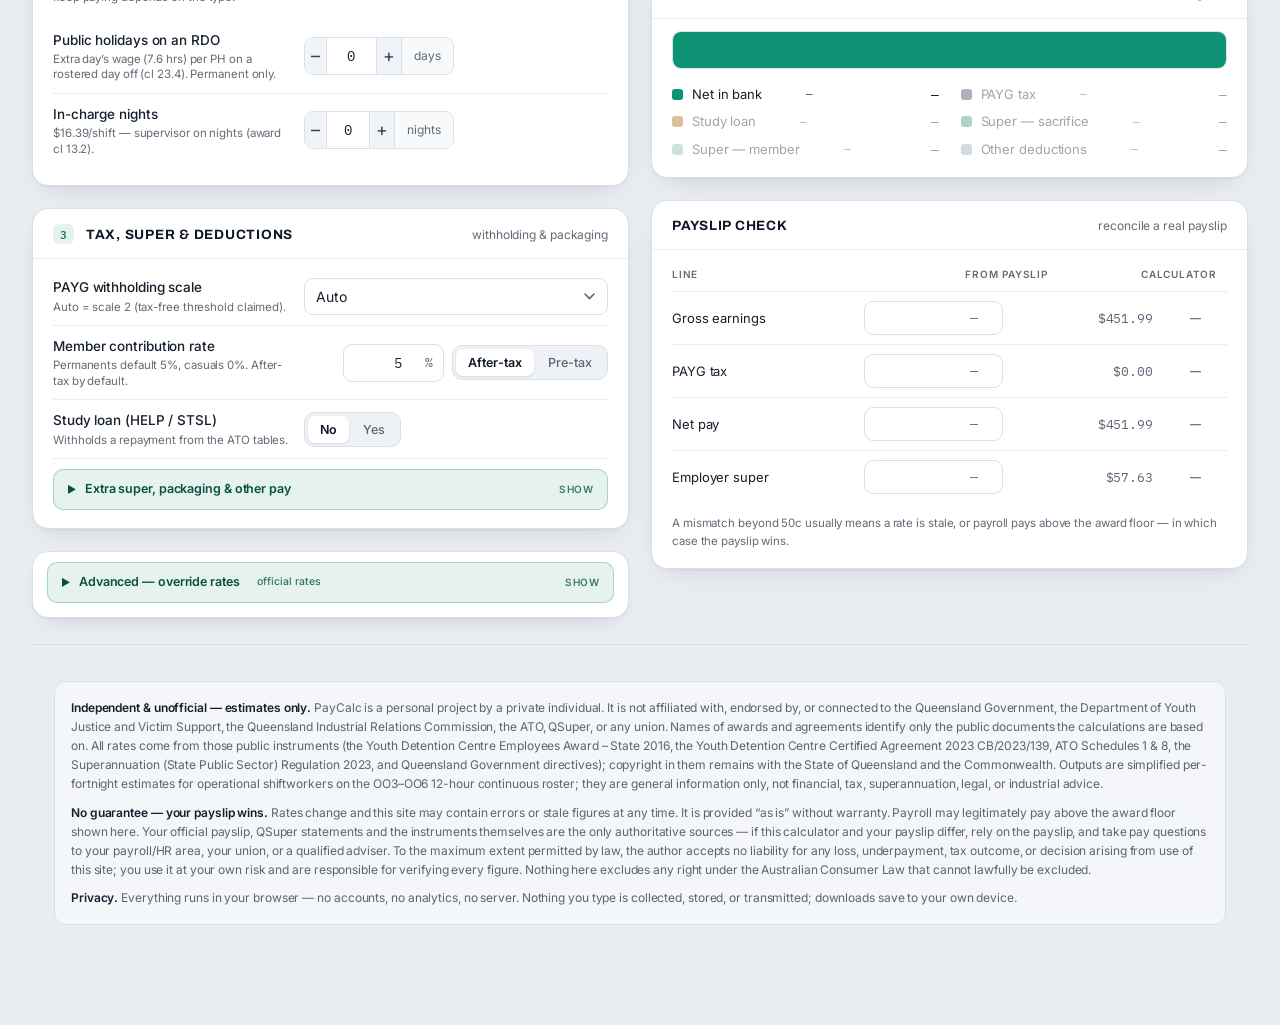
==== commit 1953ef31: "Say the new rates are current as of 28 Oct 2026, when pay picks them up Owner-supplied: payroll star" ====
--- a/index.html
+++ b/index.html
@@ -47,7 +47,7 @@
         <div class="stat-foot">* Only the extra above your ordinary base pay — overtime, higher duties &amp; public holidays</div>
       </div>
     </div>
-    <div class="ribbon ok" id="ribbon"><span class="tag" id="ribbon-tag">Current</span><span id="ribbon-txt"></span><span class="rb-s">Rates +4.75% from 1 Sep 2026<span class="rb-sx"> · good until 1 Sep 2027</span></span></div>
+    <div class="ribbon ok" id="ribbon"><span class="tag" id="ribbon-tag">Current</span><span id="ribbon-txt"></span><span class="rb-s">as of 28 Oct 2026 · <span class="rb-xs">rates </span>+4.75%<span class="rb-sx"> · good until 1 Sep 2027</span></span></div>
     <div class="hero-actions">
       <a class="btn primary" href="PayCalc_V19.xlsx" download>Download<span class="btn-xw"> the</span> Excel<span class="btn-xw"> version (V19)</span></a>
       <button class="btn" id="btn-save" type="button">Save<span class="btn-xw"> my</span> setup</button>
--- a/assets/style.css
+++ b/assets/style.css
@@ -57,12 +57,17 @@
   .nav-date .nd-lab{display:none}
 }
 /* The green strip's phone text is one unwrapped line. Since the 2026 wage case
-   it leads with the change ("Rates +4.75% from 1 Sep 2026") and the good-until
-   date (.rb-sx) comes off below 440px. Measured 18 Oct 2026: the full line
-   needs ≥420px, the short one fits with 21px to spare at 320px; 440 leaves a
-   margin for wider fallback fonts. Re-measure if the wording changes. */
-@media(max-width:439px){
+   it reads "CURRENT as of 28 Oct 2026 · rates +4.75%" (28 Oct is when payroll
+   starts paying it — owner-supplied; the award itself is operative 1 Sep).
+   The good-until date (.rb-sx) comes off below 480px and "rates " (.rb-xs)
+   below 341px. Measured 18 Oct 2026: the full line needs ~430px, the short
+   one leaves 10px spare at 320px with "rates " and 37px without. The margins
+   are for wider fallback fonts. Re-measure if the wording changes. */
+@media(max-width:479px){
   .rb-sx{display:none}
+}
+@media(max-width:340px){
+  .rb-xs{display:none}
 }
 
 main{max-width:1260px;margin:0 auto;padding:22px 22px 80px}
